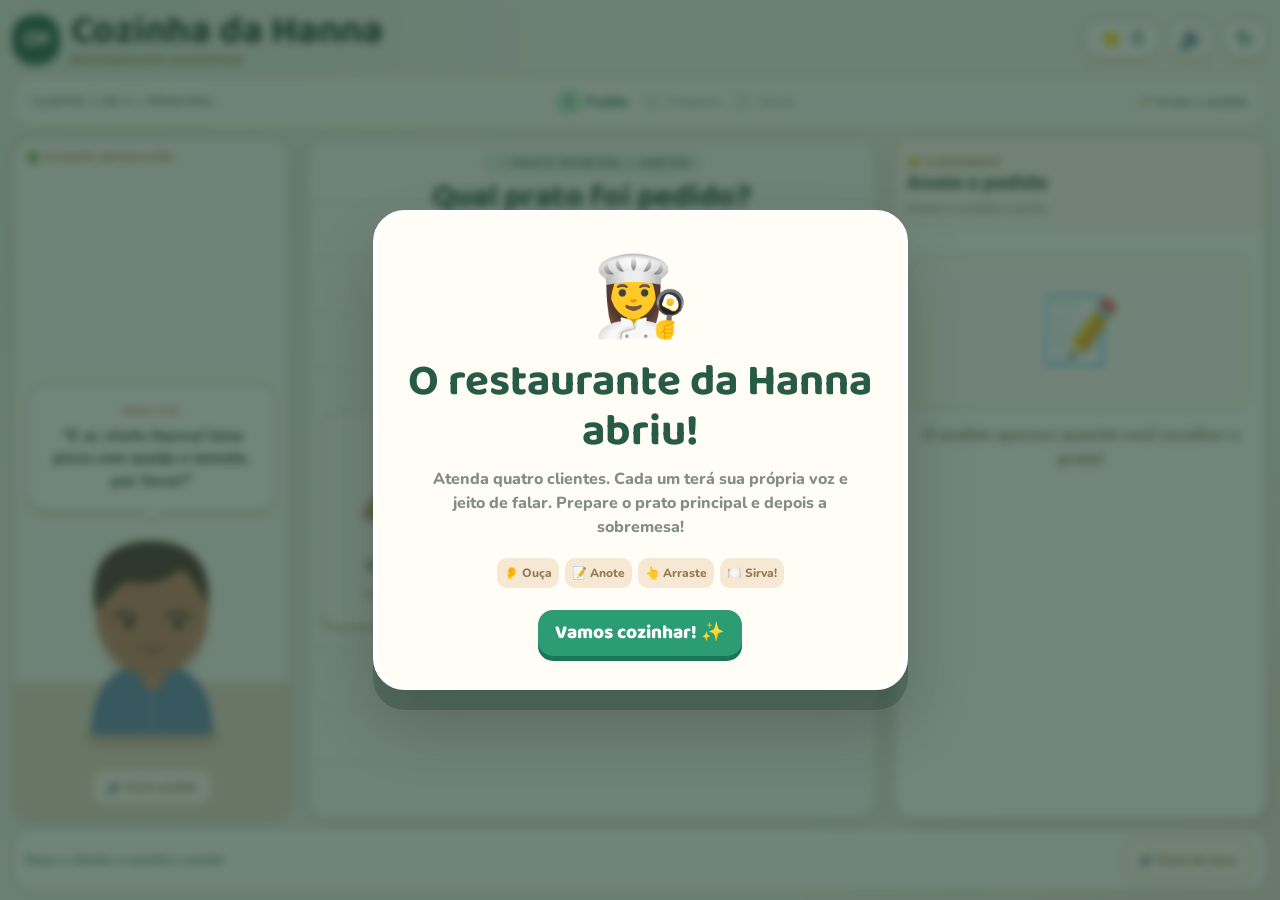
==== index.html @ a27b4074 "feat: quatro clientes por rodada com vozes masculinas e femininas" ====
<!doctype html>
<html lang="pt-BR">
<head>
<meta charset="utf-8">
<meta name="viewport" content="width=device-width, initial-scale=1, viewport-fit=cover">
<meta name="theme-color" content="#fff8ed">
<meta name="description" content="Cozinha da Hanna: receba pedidos e arraste ingredientes para montar pratos divertidos.">
<title>Cozinha da Hanna 🍕</title>
<style>
@import url('https://fonts.googleapis.com/css2?family=Baloo+2:wght@600;700;800&family=Nunito:wght@600;700;800;900&display=swap');
:root{--mint:#d8f8df;--green:#258465;--dark:#284e43;--cream:#fffaf0;--edge:#ead8bc;--coral:#ee886e;--yellow:#ffca70}
*{box-sizing:border-box}
html{background:#fff7e8;min-height:100%}
body{margin:0;min-height:100dvh;color:#46544a;font-family:Nunito,system-ui,sans-serif;font-weight:800;background:radial-gradient(circle at 10% 8%,#c8f8e6,transparent 30%),radial-gradient(circle at 95% 95%,#ffe3a9,transparent 31%),#fff9eb}
button{font:inherit;cursor:pointer;-webkit-tap-highlight-color:transparent}
button:focus-visible{outline:4px solid #168add;outline-offset:2px}
.app{width:min(1450px,100%);margin:auto;min-height:100dvh;padding:16px 19px;display:flex;flex-direction:column;gap:13px}
header{display:flex;align-items:center;justify-content:space-between;gap:14px}
.brand{display:flex;align-items:center;gap:11px}
.brand-icon{width:58px;height:58px;border-radius:21px;background:#fff;border:3px solid #f9d893;display:grid;place-items:center;font-size:31px;box-shadow:0 5px 0 #f0d0a5;transform:rotate(-5deg)}
h1,h2,h3,p{margin:0}
h1,h2,h3{font-family:'Baloo 2',system-ui,sans-serif;line-height:1.14}
h1{font-size:clamp(25px,3.3vw,39px);color:var(--dark)}
.brand small{display:block;color:#ad7c53;text-transform:uppercase;font-size:11px;letter-spacing:1.2px;font-weight:900}
.controls{display:flex;align-items:center;gap:8px}
.score,.iconbtn{background:#fffefa;border:2px solid var(--edge);height:46px;border-radius:16px;box-shadow:0 4px 0 #efdfc9;color:#3a7863}
.score{display:flex;align-items:center;gap:8px;padding:0 14px;font-size:20px}
.iconbtn{width:46px;font-size:22px}
.progress{background:#fffefa;border:2px solid #efdfc6;border-radius:19px;display:flex;justify-content:space-between;align-items:center;gap:10px;min-height:52px;padding:8px 18px;color:#708377;font-size:13px}
.steps{display:flex;align-items:center;gap:9px}
.steps span{display:flex;align-items:center;gap:4px;opacity:.57}
.steps span strong{display:grid;place-items:center;background:#f2eedf;color:#87978b;border-radius:50%;width:26px;height:26px}
.steps span.on{opacity:1;color:#286f57}.steps span.on strong{background:#bde9cb;color:#226c57}
.steps span.done{opacity:1;color:#36956c}.steps span.done strong{background:#36956c;color:white}
.game-layout{display:grid;grid-template-columns:minmax(220px,.82fr) minmax(350px,1.68fr) minmax(268px,1.1fr);gap:15px;flex:1;align-items:stretch}
.panel{border:2px solid var(--edge);border-radius:28px;background:#fffefa;box-shadow:0 8px 0 #c6a97b12,0 20px 40px #655c4014;overflow:hidden;min-width:0}
.guest{background:linear-gradient(#fff9ec 0 80%,#ffe3b9 80%);padding:19px 15px;display:flex;flex-direction:column;align-items:center;justify-content:space-between;min-height:420px}
.lamp{font-size:11px;color:#b47757;letter-spacing:.8px;align-self:flex-start}
.speech{width:100%;background:white;border:2px solid #e9d6c2;border-radius:21px;padding:18px 13px;text-align:center;box-shadow:0 5px 0 #ecd9c1;margin-top:auto;position:relative}
.speech:after{content:"";position:absolute;width:15px;height:15px;bottom:-9px;left:calc(50% - 8px);background:white;border-bottom:2px solid #e9d6c2;border-right:2px solid #e9d6c2;transform:rotate(45deg)}
.speech strong{display:block;font-size:12px;color:#e67d61;letter-spacing:.5px;margin-bottom:6px}
.speech p{font-size:clamp(14px,1.25vw,18px);color:#425346;line-height:1.4}
.avatar{font-size:clamp(92px,10vw,150px);height:190px;display:grid;place-items:center;filter:drop-shadow(0 14px 2px #ae87572c)}
.speak{border:2px solid #edceae;border-radius:14px;padding:9px 14px;background:#fff9ee;color:#ad7750;font-size:12px}
.stage{background:repeating-linear-gradient(0deg,#fffdf8 0 54px,#f5eee1 55px 56px);display:flex;flex-direction:column;min-height:545px}
.stagehead{text-align:center;padding:26px 16px 12px}
.eyebrow{display:inline-block;background:#e4f7e8;border-radius:50px;color:#298b6a;padding:4px 12px;font-size:11px;letter-spacing:.9px}
.stagehead h2{color:#244f42;font-size:clamp(26px,3vw,38px);margin:8px 0 2px}
.stagehead p{color:#87958c;font-size:13px}
.stagebody{flex:1;display:flex;flex-direction:column;align-items:center;justify-content:center;padding:15px;gap:12px}
.choices{display:grid;grid-template-columns:repeat(3,minmax(0,1fr));gap:11px;width:100%}
.choice{background:#fff9e9;border:3px solid #eedbc2;border-radius:24px;min-height:214px;padding:12px 5px;display:flex;flex-direction:column;align-items:center;justify-content:center;gap:8px;box-shadow:0 7px 0 #ead8bb}
.choice:hover{border-color:#f9c785;transform:translateY(-2px)}
.choice:active{transform:translateY(4px)}
.choice .emoji{font-size:clamp(52px,5.5vw,82px);line-height:1.1}
.choice b{font-family:'Baloo 2',system-ui;font-size:17px;color:#405a49}
.choice small{font-size:10px;color:#a58464}
.message{text-align:center;font-size:13px;min-height:22px;color:#6a8c72}
.panhead{padding:18px 16px 12px;background:#fff8eb;border-bottom:2px dashed #eadbc7}
.panhead small{font-size:11px;color:#b47c55}
.panhead h3{font-size:25px;color:#34584b}
.panhead p{font-size:12px;color:#8e998e;margin-top:4px}
.pantryinner{padding:13px}
.pantrycards{display:grid;grid-template-columns:repeat(2,minmax(0,1fr));gap:9px}
.ingredient{min-width:0;min-height:83px;border:2px solid #ebdbc5;border-radius:15px;background:#fffaf0;box-shadow:0 5px 0 #edddc8;display:flex;flex-direction:column;align-items:center;justify-content:center;gap:3px;position:relative;touch-action:none;user-select:none;cursor:grab}
.ingredient:hover{border-color:#f5c379;background:#fff4d9}
.ingredient .emoji{font-size:34px;pointer-events:none;line-height:1}
.ingredient .label{font-weight:900;font-size:12px;pointer-events:none}
.ingredient.placed{background:#e0f8e8;border-color:#8cdab1;box-shadow:0 4px 0 #c2ead0;cursor:default}
.ingredient.placed:after{content:"✓";position:absolute;right:5px;top:4px;font-size:12px;background:#40aa79;color:white;border-radius:50%;width:19px;height:19px;display:grid;place-items:center}
.ingredient.dragging{opacity:.35}
.ingredient.wrong{animation:shake .3s}
.ingredient:disabled{opacity:.8}
.receipt{border:2px dashed #e3ceae;background:white;border-radius:17px;margin-top:16px;padding:12px}
.receipt-top{display:flex;justify-content:space-between;gap:6px;font-size:10px;color:#ae9878}
.receipt h3{font-size:19px;color:#325e4d;margin:8px 0}
.need-list{display:grid;grid-template-columns:repeat(2,minmax(0,1fr));gap:6px}
.need{background:#fff9ed;border:1px solid #eee3d4;border-radius:10px;padding:5px;display:flex;align-items:center;gap:5px;font-size:10px}
.need i{font-style:normal;font-size:19px}
.need.check{background:#e4f8e9;border-color:#bae6c5;color:#27724f}
.order-help{text-align:center;padding:23px 15px;color:#9c8768;font-size:16px;line-height:1.5}
.order-help .paper{margin:5px auto 14px;border-radius:15px;border:2px dashed #e8d7b6;padding:26px;font-size:65px;background:#fffaf1}
#plateHost{width:100%;max-width:100%}.plate-zone{display:flex;flex-direction:column;align-items:center;justify-content:center;gap:10px;width:100%;min-height:320px}
.plate-label{background:#e6f6e8;color:#348266;border-radius:30px;font-size:12px;padding:5px 12px}
.plate{width:min(290px,95%);aspect-ratio:1/1;position:relative;border-radius:50%;background:radial-gradient(circle at 43% 35%,#fff 0 53%,#e5f1e9 54% 62%,#fff 63% 68%,#c7dbd0 69% 72%,#fff 73%);border:7px solid #fff;box-shadow:0 12px 0 #45655718,0 17px 25px #53604d20;transition:box-shadow .14s,transform .14s;display:grid;place-items:center}
.plate:before{content:"";position:absolute;inset:11%;border:2px dotted #d6e9dd;border-radius:50%}
.plate.hover{transform:scale(1.035);box-shadow:0 0 0 9px #a8eabd,0 12px 0 #45655718,0 20px 28px #53604d20}
.drop-hint{position:absolute;z-index:5;background:#f9fff4;border:2px solid #b4d9bd;border-radius:50px;padding:5px 10px;font-size:10px;color:#327f60;bottom:8%;pointer-events:none}
.plate.hover .drop-hint{background:#2d9c75;color:white}
.plate-art{position:absolute;inset:14%;display:grid;place-items:center;pointer-events:none;transition:opacity .2s}
.plate-art.ghost{opacity:.14;filter:grayscale(1)}
.pizza-dough{position:relative;width:100%;height:100%;border-radius:50%;border:12px solid #d49b55;background:radial-gradient(circle at 30% 26%,#fadd9a 0,#eac178 82%);box-shadow:inset 0 0 0 7px #efcf8f,inset -11px -9px 0 #dba96a,0 5px 0 #d1a16b}
.pizza-dough:before{content:"";position:absolute;inset:8%;border-radius:50%;background:radial-gradient(circle at 68% 28%,#ed9c71 2%,transparent 12%),radial-gradient(circle at 33% 62%,#efac6f 2%,transparent 14%),radial-gradient(circle at 50% 50%,#f6b779,#efa46d)}
.pizza-dough:after{content:"";position:absolute;width:14%;height:5%;left:16%;top:22%;background:#fff0bd;border-radius:50%;transform:rotate(-30deg);opacity:.7}
.burger-art{width:95%;height:65%;border-radius:50% 50% 27% 27%;background:linear-gradient(#df9859 0 14%,#f2c477 16% 36%,#5aaf68 38% 43%,#8f4c36 47% 69%,#f6c879 71% 84%,#d88d50 87%);box-shadow:0 7px 0 #cb975c;transform:rotate(-6deg)}
.sandwich-art{width:95%;height:85%;background:linear-gradient(140deg,#f8d8a5 0 43%,#a6ce80 44% 52%,#f4be7c 53%);clip-path:polygon(50% 4%,99% 92%,1% 92%);filter:drop-shadow(0 6px 1px #c48f55)}
.icecream-art{width:70%;height:87%;background:linear-gradient(#f9a9c5 0 27%,#f6e8c9 27% 38%,#f4c379 39%);clip-path:polygon(5% 12%,95% 12%,60% 100%,40% 100%);border-radius:38% 38% 0 0}
.salad-art{width:92%;height:92%;border-radius:50%;background:radial-gradient(circle at 25% 23%,#b9e88a 0 14%,transparent 15%),radial-gradient(circle at 72% 66%,#79bd66 0 24%,transparent 25%),radial-gradient(circle,#a2d977 10%,#4aa461 82%);box-shadow:0 5px 0 #99bdb0}
.pancake-art{width:95%;height:70%;border-radius:50%;background:linear-gradient(#f4d28b 0 36%,#b67645 39% 47%,#f2c679 50% 70%,#ba7949 75% 85%,#f3cf81 86%);box-shadow:0 8px 0 #c58e58}
.topping{position:absolute;z-index:3;transform:translate(-50%,-50%);pointer-events:none;filter:drop-shadow(0 2px 1px #684e3222)}
.topping.emoji{font-size:clamp(21px,2.8vw,35px)}
.topping.cheese{width:18%;height:12%;background:#ffe66d;border:2px solid #ffd056;border-radius:48% 35% 45% 41%;transform:translate(-50%,-50%) rotate(25deg)}
.topping.cheese:after{content:"";position:absolute;inset:30% 37%;border-radius:50%;background:#f6bd40;opacity:.6}
.topping.tomato{width:14%;aspect-ratio:1;border-radius:50%;background:radial-gradient(circle,#f0715c 18%,#d94439 24% 72%,#ba3833 75%);border:2px solid #f6876e;box-shadow:inset 0 0 0 3px #f36550}
.topping.corn{width:10%;height:7%;border-radius:50%;background:#ffd54a;box-shadow:inset 0 -3px 0 #dca037}
.topping-area{position:absolute;inset:0;pointer-events:none}
.footer{display:flex;justify-content:space-between;align-items:center;gap:11px;padding:10px 15px;background:#fffdf7;border:2px solid var(--edge);border-radius:19px;min-height:70px}
.tip{font-size:13px;color:#759080;max-width:63%}
.actions{display:flex;gap:8px;align-items:center}
.primary,.secondary{border-radius:15px;min-height:45px;padding:8px 17px;font-weight:900;white-space:nowrap}
.primary{font-family:'Baloo 2',system-ui,sans-serif;background:#2c9c75;border:0;color:white;font-size:19px;box-shadow:0 5px 0 #1b7558}
.primary:disabled{background:#a9c9b6;box-shadow:0 5px 0 #8fae9b;cursor:not-allowed}
.primary:active:not(:disabled){transform:translateY(3px);box-shadow:0 2px 0 #1b7558}
.secondary{border:2px solid #e9d3b7;color:#ad8058;background:#fff7e9;font-size:12px}
.drag-proxy{position:fixed;z-index:1000;transform:translate(-50%,-50%) rotate(-8deg);pointer-events:none;font-size:59px;filter:drop-shadow(0 8px 5px #0003)}
.toast{position:fixed;z-index:2001;top:75px;left:50%;transform:translate(-50%,-13px);max-width:min(450px,95vw);background:white;border:3px solid #c8ecd4;box-shadow:0 10px 30px #234b3533;border-radius:18px;padding:13px 19px;text-align:center;font-size:14px;color:#2c775b;opacity:0;pointer-events:none;transition:.2s}
.toast.show{opacity:1;transform:translate(-50%,0)}
.toast.warning{border-color:#f4beaa;color:#af6753}
.overlay{position:fixed;inset:0;z-index:3000;background:#17392c9c;display:grid;place-items:center;padding:15px;backdrop-filter:blur(4px)}
.overlay[hidden]{display:none}
.modal{background:#fffdf5;border:5px solid white;border-radius:32px;box-shadow:0 20px 0 #23423355,0 35px 65px #0003;padding:29px 20px;text-align:center;max-width:535px;width:100%;max-height:95dvh;overflow:auto}
.modal .big{font-size:78px}
.modal h2{font-size:clamp(29px,5vw,44px);color:#285b46;margin:6px 0 10px}
.modal p{font-size:16px;color:#819080;line-height:1.5;margin:0 auto 19px;max-width:420px}
.modal .steps-guide{display:flex;flex-wrap:wrap;justify-content:center;gap:6px;margin:15px 0 22px}
.steps-guide span{background:#f6e8d3;color:#927b58;font-size:12px;border-radius:10px;padding:7px}
.stars{font-size:43px;letter-spacing:4px;margin:8px}
@keyframes shake{25%{transform:translateX(-6px)}50%{transform:translateX(5px)}75%{transform:translateX(-3px)}}
@media(max-width:1050px){.game-layout{grid-template-columns:minmax(170px,.75fr) minmax(300px,1.5fr) minmax(220px,1fr);gap:9px}.plate{width:min(250px,100%)}.plate-zone{min-height:275px}.ingredient{min-height:74px}.guest{padding:13px}.stage{min-height:520px}}
@media(max-width:750px){
.app{padding:9px 9px 85px;gap:8px}
.brand-icon{height:44px;width:44px;font-size:24px;border-radius:15px}.brand{gap:7px}h1{font-size:25px}.brand small{font-size:9px;letter-spacing:.5px}
.controls{gap:5px}.score,.iconbtn{height:37px;border-radius:12px}.score{padding:0 8px;font-size:17px}.iconbtn{width:37px;font-size:18px}
.progress{padding:6px 10px;min-height:43px;font-size:10px}.steps{gap:3px}.steps span{font-size:0}.steps span strong{width:24px;height:24px;font-size:11px}
.game-layout{grid-template-columns:minmax(0,1fr) minmax(0,1fr);grid-template-areas:"guest guest" "stage pantry";gap:8px;align-items:start}
.guest{grid-area:guest;min-height:0;flex-direction:row;background:#fff9ed;gap:9px;padding:7px 9px}
.guest .lamp{display:none}.speech{flex:1;margin:0;box-shadow:none;border-radius:13px;padding:8px}.speech:after{display:none}.speech strong{font-size:10px;margin-bottom:2px}.speech p{font-size:12px;line-height:1.25}
.avatar{order:2;font-size:48px;height:auto}.speak{order:3;font-size:0;padding:5px;width:30px;height:36px}.speak:before{content:"🔊";font-size:18px}
.stage{grid-area:stage;min-height:330px;position:sticky;top:5px;border-radius:20px;z-index:1}
.pan{grid-area:pantry}.stagehead{padding:14px 5px 5px}.stagehead h2{font-size:22px;line-height:1.08;margin:5px 0 0}.stagehead p{font-size:10px}.eyebrow{font-size:9px;padding:3px 7px}
.stagebody{padding:7px 5px;gap:6px;justify-content:start}
.plate-zone{min-height:218px;gap:8px}.plate{width:min(190px,99%);border-width:5px}.plate-label{font-size:9px}.drop-hint{font-size:8px;padding:3px 5px}.message{font-size:11px}
.pizza-dough{border-width:7px}
.panhead{padding:10px 8px}.panhead small{font-size:9px}.panhead h3{font-size:19px}.panhead p{font-size:10px}
.pantryinner{padding:6px}.pantrycards{gap:5px}.ingredient{min-height:68px;border-radius:11px;box-shadow:0 3px 0 #edddc8}.ingredient .emoji{font-size:27px}.ingredient .label{font-size:10px}
.receipt{margin-top:9px;padding:7px}.receipt h3{font-size:15px;margin:5px 0}.need-list{gap:4px}.need{font-size:9px;padding:3px;gap:2px}.need i{font-size:14px}
.footer{position:fixed;z-index:50;left:0;right:0;bottom:0;border-radius:17px 17px 0 0;box-shadow:0 -7px 25px #345b4828;padding:8px 12px calc(8px + env(safe-area-inset-bottom));min-height:65px}
.tip{font-size:10px;max-width:47%}.primary{font-size:17px;min-height:42px;padding:5px 12px}.secondary{font-size:10px;padding:5px 9px;min-height:39px}
body.mode-order .game-layout{grid-template-columns:1fr;grid-template-areas:"guest" "stage"}
body.mode-order .stage{position:relative;min-height:310px}
body.mode-order .stagebody{padding:14px}
body.mode-order .pan{display:none}
.choices{gap:7px}.choice{min-height:142px;border-radius:16px;border-width:2px;gap:5px;box-shadow:0 4px 0 #ead8bb}.choice .emoji{font-size:45px}.choice b{font-size:13px}.choice small{font-size:9px}
}
@media(max-width:365px){h1{font-size:22px}.brand small{display:none}.ingredient .label{font-size:9px}.plate{width:160px}.plate-zone{min-height:191px}.stage{min-height:300px}}
@media(prefers-reduced-motion:reduce){*,*:before,*:after{animation-duration:.01ms!important;transition-duration:.01ms!important}}
</style>
<link rel="stylesheet" href="assets/polish.css">
</head>
<body class="mode-order">
<div class="app">
<header><div class="brand"><div class="brand-icon" aria-hidden="true">CH</div><div><h1>Cozinha da Hanna</h1><small>Restaurante divertido</small></div></div><div class="controls"><div class="score" title="Estrelas"><span aria-hidden="true">⭐</span><b id="score">0</b></div><button class="iconbtn" id="sound" type="button" title="Ativar/desativar som" aria-label="Ativar ou desativar som">🔊</button><button class="iconbtn" id="restart" type="button" title="Recomeçar">↻</button></div></header>
<div class="progress"><b id="round">CLIENTE 1 DE 5</b><div class="steps" id="steps"></div><b id="progressText">📝 Anote o pedido</b></div>
<main class="game-layout">
<aside class="panel guest"><div class="lamp">🟢 CLIENTE NO BALCÃO</div><div class="speech"><strong id="customerName">CLIENTE</strong><p id="request">O que vamos preparar hoje?</p></div><div class="avatar" id="avatar" aria-hidden="true">👧</div><button class="speak" id="speak" type="button" title="Ouvir o pedido">🔊 Ouvir pedido</button></aside>
<section class="panel stage" id="stage" aria-label="Mesa de preparo"><div id="stageContent"></div></section>
<aside class="panel pan" id="pantry" aria-label="Ingredientes e comanda"></aside>
</main>
<footer class="footer"><p class="tip" id="tip">Escute o pedido e escolha o prato certo!</p><div class="actions" id="actions"></div></footer>
</div>
<div class="toast" id="toast" role="status" aria-live="polite"></div><div class="overlay" id="overlay" role="dialog" aria-modal="true" aria-labelledby="modalTitle" hidden></div>
<script src="assets/food-art.js"></script>
<script src="assets/voice-engine.js"></script>
<script>
(function(){
'use strict';
const $=id=>document.getElementById(id);
const ingredients={massa:['Massa de pizza','🫓'],queijo:['Queijo','🧀'],tomate:['Tomate','🍅'],milho:['Milho','🌽'],pao:['Pão','🍞'],carne:['Hambúrguer','🥩'],alface:['Alface','🥬'],morango:['Morango','🍓'],banana:['Banana','🍌'],chocolate:['Chocolate','🍫'],confeitos:['Confeitos','🍬'],casquinha:['Casquinha','🍦'],pepino:['Pepino','🥒'],cenoura:['Cenoura','🥕'],panqueca:['Panqueca','🥞'],mel:['Mel','🍯'],ovo:['Ovo','🥚'],tigela:['Taça','🥣']};
const dishes={pizza:['Pizza','🍕','massa'],burger:['Hambúrguer','🍔','pao'],sorvete:['Sorvete','🍨','casquinha'],salada:['Salada','🥗','alface'],panqueca:['Panqueca','🥞','panqueca'],sanduiche:['Sanduíche','🥪','pao'],frutas:['Taça de frutas','🍓','tigela']};
const orders=[
['pizza','Pizza de queijo e tomate','Uma pizza com queijo e tomate, por favor!',['massa','queijo','tomate']],
['pizza','Pizza de queijo e milho','Quero uma pizza com queijo e milho!',['massa','queijo','milho']],
['burger','Hambúrguer de queijo e alface','Um hambúrguer com queijo e alface!',['pao','carne','queijo','alface']],
['burger','Hambúrguer com tomate','Quero hambúrguer com tomate e queijo!',['pao','carne','tomate','queijo']],
['sorvete','Sorvete de morango e banana','Um sorvete com morango e banana!',['casquinha','morango','banana']],
['sorvete','Sorvete com chocolate','Quero sorvete com chocolate e confeitos!',['casquinha','chocolate','confeitos']],
['salada','Salada de tomate e pepino','Uma salada com alface, tomate e pepino!',['alface','tomate','pepino']],
['salada','Salada de cenoura e milho','Quero salada com alface, cenoura e milho!',['alface','cenoura','milho']],
['panqueca','Panqueca com banana e mel','Uma panqueca com banana e mel, por favor!',['panqueca','banana','mel']],
['panqueca','Panqueca com morango','Quero panqueca de morango com chocolate!',['panqueca','morango','chocolate']],
['sanduiche','Sanduíche de queijo e tomate','Um sanduíche de queijo e tomate!',['pao','queijo','tomate']],
['sanduiche','Sanduíche de ovo e alface','Quero sanduíche com ovo e alface!',['pao','ovo','alface']],
['frutas','Taça de frutas com morango','Para sobremesa, quero uma taça de frutas com morango, banana e mel!',['tigela','morango','banana','mel']],
['frutas','Taça de frutas com chocolate','Para sobremesa, quero taça de frutas com banana, morango e chocolate!',['tigela','banana','morango','chocolate']]
];
const names=['Nina','Sofia','Theo','Bia','Lili','Davi','Pedro'];
const faces=['👧🏽','👧🏻','👦🏽','👧🏿','👧🏼','👦🏻','👦🏼'];
const S={round:0,course:'main',stage:'order',stars:0,placed:[],deck:[],guests:[],palette:[],sound:true,locked:false,clientStars:0,ratings:[],activeRequest:'',prepStarted:0};
const dessertTypes=['sorvete','panqueca','frutas'];
const isDessert=()=>S.course==='dessert';
const foodIcon=id=>window.FoodArt?window.FoodArt.ingredient(id):ingredients[id][1];
const dishIcon=id=>window.FoodArt?window.FoodArt.dish(id):dishes[id][1];
let drag=null,toastTimer=0,audio=null;
function sample(arr){let a=arr.slice();for(let i=a.length-1;i>0;i--){let j=Math.floor(Math.random()*(i+1));let z=a[i];a[i]=a[j];a[j]=z;}return a;}
function order(){return S.deck[S.round][S.course];}
function dish(){return dishes[order()[0]];}
function snack(t,warn){const x=$('toast');x.textContent=t;x.className='toast show'+(warn?' warning':'');clearTimeout(toastTimer);toastTimer=setTimeout(()=>x.className='toast',2500);}
function sfx(kind){if(!S.sound)return;try{if(!audio)audio=new (window.AudioContext||window.webkitAudioContext)();if(audio.state==='suspended')audio.resume();let melody=kind==='wrong'?[220,185]:kind==='win'?[523,659,784]:[440,587];melody.forEach((v,i)=>{const osc=audio.createOscillator(),gain=audio.createGain(),start=audio.currentTime+i*.09;osc.type='sine';osc.frequency.value=v;gain.gain.setValueAtTime(.001,start);gain.gain.exponentialRampToValueAtTime(.055,start+.018);gain.gain.exponentialRampToValueAtTime(.001,start+.17);osc.connect(gain);gain.connect(audio.destination);osc.start(start);osc.stop(start+.18);});}catch(e){}}
function say(text){
 if(!S.sound)return;
 const p=window.HannaVoice.profile(S.guests[S.round][0],S.round);
 const result=window.HannaVoice.speak(text,p,{enabled:S.sound});
 if(result.reason==='unsupported')snack('Seu navegador não oferece leitura em voz alta.',true);
}
function speak(){say(S.activeRequest||order()[2]);}
function rating(){
 const wanted=order()[3],correct=S.placed.filter(id=>wanted.includes(id)).length;
 const wrong=S.placed.length-correct,missing=wanted.length-correct;
 const score=Math.max(0,Math.round(100*correct/wanted.length-24*wrong));
 const stars=score>=85?3:score>=60?2:score>=30?1:0;
 const level=score>=85?'excellent':score>=60?'good':score>=30?'okay':'low';
 const elapsed=Math.max(1,Math.round((performance.now()-S.prepStarted)/1000));
 const response=window.HannaVoice.feedback({level,score,correct,wrong,missing,elapsed,course:S.course});
 return {score,stars,correct,wrong,missing,elapsed,level,response};
}
function show(html){$('overlay').innerHTML='<div class="modal">'+html+'</div>';$('overlay').hidden=false;}
function hide(){$('overlay').hidden=true;$('overlay').innerHTML='';}
function header(){let idx=['order','prepare','serve'].indexOf(S.stage);if(idx<0)idx=2;$('round').textContent='CLIENTE '+(S.round+1)+' DE 4 • '+(isDessert()?'SOBREMESA':'PRINCIPAL');$('score').textContent=S.stars;$('progressText').textContent=S.stage==='order'?(isDessert()?'🍨 Anote a sobremesa':'📝 Anote o pedido'):S.stage==='prepare'?(isDessert()?'🍓 Prepare a sobremesa':'🍳 Prepare o prato'):'🎉 Prontinho!';$('steps').innerHTML=['Pedido','Preparar','Servir'].map((t,i)=>'<span class="'+(i===idx?'on':i<idx?'done':'')+'"><strong>'+(i<idx?'✓':(i+1))+'</strong>'+t+'</span>').join('');$('request').textContent='“'+(S.activeRequest||order()[2])+'”';$('customerName').textContent=S.guests[S.round][0].toUpperCase()+' DIZ:';$('avatar').innerHTML=window.FoodArt?window.FoodArt.person(S.round):S.guests[S.round][1];document.body.className='mode-'+S.stage+(isDessert()?' course-dessert':'');}
function stageHead(tag,title,sub){return '<div class="stagehead"><span class="eyebrow">'+tag+'</span><h2>'+title+'</h2><p>'+sub+'</p></div>';}
function renderOrder(){S.stage='order';S.placed=[];S.locked=false;S.activeRequest=window.HannaVoice.request(order()[2],S.course,S.guests[S.round][0]);header();let type=order()[0];let pool=isDessert()?dessertTypes:Object.keys(dishes).filter(x=>!dessertTypes.includes(x));let choices=sample([type].concat(sample(pool.filter(x=>x!==type)).slice(0,2)));$('stageContent').innerHTML=stageHead(isDessert()?'🍧 SOBREMESA • ANOTAR':'📝 PRATO PRINCIPAL • ANOTAR',isDessert()?'Qual sobremesa foi pedida?':'Qual prato foi pedido?','Escolha pela imagem e anote a comanda.')+'<div class="stagebody"><div class="choices">'+choices.map(k=>'<button type="button" class="choice" data-dish="'+k+'"><span class="emoji">'+dishIcon(k)+'</span><b>'+dishes[k][0]+'</b><small>ANOTAR PEDIDO</small></button>').join('')+'</div><p class="message" id="message">Confira a comanda e escolha com atenção.</p></div>';$('pantry').innerHTML='<div class="panhead"><small>📒 CADERNINHO</small><h3>Anote o pedido</h3><p>Escute e escolha o prato.</p></div><div class="order-help"><div class="paper">📝</div>O pedido aparece quando você escolher o prato!</div>';$('tip').textContent='Ouça o cliente e escolha o prato!';$('actions').innerHTML='<button class="secondary" id="hear">🔊 Ouvir de novo</button>';$('hear').onclick=speak;document.querySelectorAll('.choice').forEach(btn=>btn.addEventListener('click',()=>{if(S.stage!=='order'||S.locked)return;if(btn.dataset.dish!==type){sfx('wrong');$('message').textContent='Quase! Tente outro prato. 💛';btn.style.borderColor='#efa88e';return;}S.locked=true;btn.style.borderColor='#68c99a';$('message').textContent='Pedido anotado! ✨';sfx('good');setTimeout(renderPrepare,420);}));}
const coords=[[33,33],[65,34],[47,52],[32,66],[67,66],[50,22],[51,77],[75,49]];
function drawToken(id,n){const isPizza=order()[0]==='pizza';let points=coords.slice(0,6);let bits=[];if(isPizza&&(id==='queijo'||id==='tomate'||id==='milho')){let css=id==='queijo'?'cheese':id==='tomate'?'tomato':'corn';points.forEach((xy,i)=>{bits.push('<span class="topping '+css+'" style="left:'+xy[0]+'%;top:'+xy[1]+'%;'+(id==='queijo'?'transform:translate(-50%,-50%) rotate('+(i*36)+'deg)':'')+'"></span>');});}else{let xy=coords[(n+1)%coords.length];bits.push('<span class="topping vector" style="left:'+xy[0]+'%;top:'+xy[1]+'%">'+foodIcon(id)+'</span>');}return bits.join('');}
function plateHTML(){let base=dish()[2],has=S.placed.includes(base),type=order()[0];let art=type==='pizza'?'<div class="pizza-dough"></div>':foodIcon(base);return '<div class="plate-zone"><span class="plate-label">'+(isDessert()?'SOBREMESA: ':'PRATO: ')+dish()[0].toUpperCase()+'</span><div class="plate" id="plate" aria-label="Prato: solte um ingrediente aqui"><div class="plate-art'+(has?'':' ghost')+'">'+art+'</div><div class="topping-area">'+S.placed.filter(id=>id!==base).map((id,i)=>drawToken(id,i)).join('')+'</div><span class="drop-hint" id="dropHint">'+(has?'SOLTE AQUI!':'COMECE PELA BASE')+'</span></div></div>';}
function recipe(){
 const wanted=order()[3],right=S.placed.filter(id=>wanted.includes(id)),wrong=S.placed.filter(id=>!wanted.includes(id));
 return '<div class="receipt"><div class="receipt-top"><span>COMANDA #'+String(S.round+1).padStart(2,'0')+'</span><span>'+S.guests[S.round][0].toUpperCase()+'</span></div><h3>'+order()[1]+'</h3><div class="need-list">'+wanted.map(id=>'<div class="need '+(right.includes(id)?'check':'')+'"><i>'+foodIcon(id)+'</i>'+ingredients[id][0]+(right.includes(id)?' ✓':'')+'</div>').join('')+'</div><p class="recipe-progress">'+right.length+' de '+wanted.length+' ingredientes pedidos'+(wrong.length?' • '+wrong.length+' diferente'+(wrong.length>1?'s':''):'')+'</p></div>';
}
function renderPrepare(){S.stage='prepare';S.placed=[];S.locked=false;S.prepStarted=performance.now();let rest=sample(Object.keys(ingredients).filter(id=>!order()[3].includes(id))).slice(0,8-order()[3].length);S.palette=sample(order()[3].concat(rest));header();$('stageContent').innerHTML=stageHead(isDessert()?'🍓 SOBREMESA • PREPARAR':'🍳 PRATO PRINCIPAL • PREPARAR',isDessert()?'Monte a sobremesa!':'Monte o prato!','Arraste os ingredientes da despensa até o prato.')+'<div class="stagebody"><div id="plateHost">'+plateHTML()+'</div><p class="message" id="message">Comece pelo '+ingredients[dish()[2]][0].toLowerCase()+'! 🌈</p></div>';$('pantry').innerHTML='<div class="panhead"><small>🍓 DESPENSA</small><h3>Ingredientes</h3><p>Segure e arraste até o prato!</p></div><div class="pantryinner"><div class="pantrycards">'+S.palette.map(id=>'<button type="button" class="ingredient" data-id="'+id+'" title="Arraste '+ingredients[id][0]+' para o prato" aria-label="Arrastar '+ingredients[id][0]+' para o prato"><span class="emoji">'+foodIcon(id)+'</span><span class="label">'+ingredients[id][0]+'</span></button>').join('')+'</div><div id="recipe">'+recipe()+'</div></div>';$('tip').textContent='Pode inventar: a avaliação depende dos ingredientes certos e errados.';$('actions').innerHTML='<button class="secondary" id="clear">↻ Limpar</button><button class="primary" id="serve" disabled>Servir 🍽️</button>';$('clear').onclick=()=>{S.placed=[];update();sfx('good');};$('serve').onclick=serve;document.querySelectorAll('.ingredient').forEach(b=>{b.addEventListener('pointerdown',startDrag);b.addEventListener('click',e=>{if(e.detail===0)add(b.dataset.id);});});update();}
function update(){
 if(S.stage!=='prepare')return;
 $('plateHost').innerHTML=plateHTML();
 $('recipe').innerHTML=recipe();
 document.querySelectorAll('.ingredient').forEach(b=>{
   const used=S.placed.includes(b.dataset.id);
   b.classList.toggle('placed',used);b.disabled=used;
 });
 const ready=S.placed.length>0;
 $('serve').disabled=!ready;
 const good=S.placed.filter(id=>order()[3].includes(id)).length;
 const bad=S.placed.length-good;
 $('message').textContent=good+' correto'+(good===1?'':'s')+' • '+bad+' diferente'+(bad===1?'':'s');
}
function add(id){
 if(S.stage!=='prepare'||S.placed.includes(id))return;
 S.placed.push(id);
 sfx(order()[3].includes(id)?'good':'wrong');
 update();
 if(!order()[3].includes(id))snack('Ingrediente adicionado. O cliente vai avaliar o resultado!',true);
}
function insidePlate(x,y){const el=$('plate');if(!el)return false;let r=el.getBoundingClientRect();return x>=r.left-18&&x<=r.right+18&&y>=r.top-18&&y<=r.bottom+18;}
function startDrag(e){let b=e.currentTarget;if(b.disabled||S.stage!=='prepare')return;if(e.pointerType==='mouse'&&e.button!==0)return;drag={id:b.dataset.id,startX:e.clientX,startY:e.clientY,pointer:e.pointerId,el:b,moving:false,proxy:null};try{b.setPointerCapture(e.pointerId);}catch(err){}}
function moveDrag(e){if(!drag||e.pointerId!==drag.pointer)return;let d=drag;if(!d.moving&&Math.hypot(e.clientX-d.startX,e.clientY-d.startY)>8){d.moving=true;d.el.classList.add('dragging');d.proxy=document.createElement('div');d.proxy.className='drag-proxy';d.proxy.innerHTML=foodIcon(d.id);document.body.appendChild(d.proxy);}if(d.moving){e.preventDefault();d.proxy.style.left=e.clientX+'px';d.proxy.style.top=e.clientY+'px';const p=$('plate');if(p)p.classList.toggle('hover',insidePlate(e.clientX,e.clientY));}}
function releaseDrag(e){if(!drag||e.pointerId!==drag.pointer)return;const d=drag;drag=null;d.el.classList.remove('dragging');if(d.proxy)d.proxy.remove();let ok=d.moving&&insidePlate(e.clientX,e.clientY);let p=$('plate');if(p)p.classList.remove('hover');if(ok){add(d.id);}else if(d.moving){snack('Quase! Solte o ingrediente dentro do prato! 🍽️');}else{snack('Segure o ingrediente e arraste até o prato! 👆');}}
function cancelDrag(e){if(drag&&e.pointerId===drag.pointer){if(drag.proxy)drag.proxy.remove();drag.el.classList.remove('dragging');drag=null;let p=$('plate');if(p)p.classList.remove('hover');}}
window.addEventListener('pointermove',moveDrag,{passive:false});window.addEventListener('pointerup',releaseDrag);window.addEventListener('pointercancel',cancelDrag);
function serve(){
 if(S.stage!=='prepare'||S.placed.length===0)return;
 const result=rating();
 S.stage='serve';S.stars+=result.stars;S.clientStars+=result.stars;
 S.ratings.push({course:S.course,client:S.round,...result});
 header();
 if(result.stars>=2)sfx('win');else sfx('wrong');
 const faces={excellent:'😍',good:'🙂',okay:'😐',low:'😕'};
 const badge={excellent:'Adorou!',good:'Gostou',okay:'Mais ou menos',low:'Não gostou muito'};
 show('<div class="big">'+faces[result.level]+'</div><h2 id="modalTitle">'+badge[result.level]+'</h2><p class="reaction-text">“'+result.response+'”</p><div class="stars">'+('⭐'.repeat(result.stars)||'☆')+'</div><div class="rating-meter"><span style="width:'+result.score+'%"></span></div><p class="rating-details">'+result.score+'% de satisfação • '+result.correct+' certos • '+result.wrong+' diferentes • '+result.missing+' faltando • '+result.elapsed+'s</p><button class="secondary" id="repeatReaction">🔊 Ouvir avaliação</button><div style="margin-top:13px"><button class="primary" id="next">'+(!isDessert()?'Preparar sobremesa →':S.round===3?'Ver minha festa':'Próximo cliente →')+'</button></div>');
 $('repeatReaction').onclick=()=>say(result.response);
 $('next').onclick=()=>{window.HannaVoice.cancel();hide();if(!isDessert()){S.course='dessert';renderOrder();}else if(S.round===3){finish();}else{S.round++;S.course='main';S.clientStars=0;renderOrder();}};
 say(result.response);
}
function finish(){let best=0;try{best=Number(localStorage.getItem('cozinha-hanna-best'))||0;if(S.stars>best)localStorage.setItem('cozinha-hanna-best',String(S.stars));}catch(e){}show('<div class="big">🏆</div><h2 id="modalTitle">Hanna, você arrasou!</h2><p>Seu restaurante atendeu quatro clientes com prato principal e sobremesa e ganhou <b>'+S.stars+' estrelas</b>!<br>Recorde: '+Math.max(best,S.stars)+' ⭐</p><button class="primary" id="again">Jogar outra vez 💚</button>');$('again').onclick=()=>{hide();start();};}
function start(){S.round=0;S.course='main';S.stars=0;S.placed=[];S.clientStars=0;S.ratings=[];S.activeRequest='';S.prepStarted=0;window.HannaVoice.reset();const mains=sample(['pizza','burger','salada','sanduiche']);const sweets=sample(['sorvete','panqueca','frutas','sorvete']);S.deck=mains.map((type,i)=>({main:sample(orders.filter(x=>x[0]===type))[0],dessert:sample(orders.filter(x=>x[0]===sweets[i]))[0]}));const femaleGuests=sample(names.map((name,i)=>[name,faces[i]]).filter(g=>['Nina','Sofia','Bia','Lili'].includes(g[0]))).slice(0,2);const maleGuests=sample(names.map((name,i)=>[name,faces[i]]).filter(g=>['Theo','Davi','Pedro'].includes(g[0]))).slice(0,2);S.guests=sample(femaleGuests.concat(maleGuests));renderOrder();}
$('speak').onclick=speak;
$('sound').onclick=()=>{S.sound=!S.sound;$('sound').textContent=S.sound?'🔊':'🔇';$('sound').title=S.sound?'Desativar falas e som':'Ativar falas e som';if(!S.sound)window.HannaVoice.cancel();};
$('restart').onclick=()=>{show('<div class="big">🍪</div><h2 id="modalTitle">Recomeçar?</h2><p>Quer atender os clientes desde o começo?</p><button class="primary" id="yes">Sim, vamos lá!</button><p style="margin-top:17px"><button class="secondary" id="no">Continuar jogando</button></p>');$('yes').onclick=()=>{hide();start();};$('no').onclick=hide;};
start();
show('<div class="big">👩‍🍳</div><h2 id="modalTitle">O restaurante da Hanna abriu!</h2><p>Atenda quatro clientes. Cada um terá sua própria voz e jeito de falar. Prepare o prato principal e depois a sobremesa!</p><div class="steps-guide"><span>👂 Ouça</span><span>📝 Anote</span><span>👆 Arraste</span><span>🍽️ Sirva!</span></div><button class="primary" id="play">Vamos cozinhar! ✨</button>');$('play').onclick=()=>{hide();sfx('win');};
})();
</script>
</body>
</html>
---- assets/polish.css ----
/* Cozinha da Hanna — skin de jogo de culinária com ilustrações vetoriais. */
:root{--mint:#e6f1df;--green:#326c55;--dark:#263c36;--cream:#fbf6ee;--edge:#ded2be;--coral:#c98168;--yellow:#dba85e}
body{background:radial-gradient(circle at 9% 7%,#dce9d9,transparent 30%),radial-gradient(circle at 97% 96%,#e9ded0,transparent 30%),#f3efe6;color:#40534a}
.panel{border-radius:20px;box-shadow:0 10px 28px #44554a13,0 2px 6px #74594013}
.brand-icon{background:#2d6550;border-color:#2d6550;color:#f6eedc;box-shadow:0 4px 0 #9ca99b;font-family:'Baloo 2',sans-serif;font-weight:800;letter-spacing:-2px;font-size:22px;transform:rotate(-4deg)}
h1{font-size:clamp(26px,3.3vw,39px)}.progress{background:#fcf9f2}
.guest{background:linear-gradient(#faf7ef 0 80%,#ead9c5 80%)}
.speech{box-shadow:0 4px 0 #e4d9c8}
.avatar{width:100%;min-height:180px;max-height:240px}
.person-art{width:100%;height:100%;max-width:210px;max-height:222px;filter:drop-shadow(0 6px 1px #70584018)}
.stage{background:repeating-linear-gradient(0deg,#f9f7f2 0 54px,#e8e4dc 55px 56px)}
.eyebrow{background:#e3ede4;color:#3a7461}
.choice{background:#fffbf4;border:2px solid #e6d9c7;box-shadow:0 5px 0 #dcd0bc;border-radius:18px}
.choice:hover{border-color:#86b49b;background:#f8fff8}
.choice .emoji{display:grid;place-items:center;width:100%;height:110px}
.food-art{display:block;width:66px;height:66px;overflow:visible;filter:drop-shadow(0 1px 1px #4a372022)}
.choice .food-art{width:min(108px,95%);height:108px}
.ingredient .emoji{display:grid;place-items:center;width:100%;height:60px;pointer-events:none}
.ingredient .food-art{width:57px;height:57px}
.ingredient{min-height:108px;background:#fcfaf5;box-shadow:0 3px 0 #e2d8ca;border-radius:12px}
.ingredient.placed{background:#e9f3e9;border-color:#91bfa1}
.ingredient .label{color:#43594d}
.receipt{background:#fffefb;border-color:#d8cab6}
.need i{width:26px;height:26px;display:grid;place-items:center;flex:0 0 26px}
.need i .food-art{width:26px;height:26px}.need{overflow:hidden}
.plate-art .food-art{width:100%;height:100%;max-width:220px;max-height:220px}
.topping.vector{width:25%;height:25%;display:grid;place-items:center;filter:drop-shadow(0 3px 2px #0002)}
.topping.vector .food-art{width:100%;height:100%}
.drag-proxy{width:88px;height:88px;padding:7px;border-radius:18px;background:#fffdf0e8;box-shadow:0 8px 22px #36402c35;border:2px solid #dfd2ba;display:grid;place-items:center;transform:translate(-50%,-50%) rotate(-5deg)}
.drag-proxy .food-art{width:72px;height:72px}
.course-dessert .plate-label,.course-dessert .eyebrow{background:#f4e8e7;color:#956673}
.course-dessert .stagehead h2{color:#6c5156}
.course-dessert .plate.hover{box-shadow:0 0 0 9px #edc4cd,0 12px 0 #45655718,0 20px 28px #53604d20}
.course-dessert .primary{background:#b46f83;box-shadow:0 5px 0 #884d62}
.course-dessert .primary:disabled{background:#c9b9b9;box-shadow:0 5px 0 #a99d9d}
@media(max-width:1050px){.ingredient{min-height:95px}.ingredient .emoji{height:51px}.ingredient .food-art{width:48px;height:48px}}
@media(max-width:750px){.avatar{width:65px;min-height:64px;height:67px}.person-art{max-width:63px;max-height:67px}.ingredient{min-height:74px}.ingredient .emoji{height:42px}.ingredient .food-art{width:40px;height:40px}.choice .emoji{height:84px}.choice .food-art{height:82px;width:82px}.plate-art .food-art{max-height:160px}.topping.vector{width:31%;height:31%}.drag-proxy{width:65px;height:65px}.drag-proxy .food-art{width:53px;height:53px}}
@media(max-width:365px){.ingredient{min-height:65px}.ingredient .food-art{height:32px;width:32px}}

/* v3: página sem rolagem externa; painéis se ajustam à altura da tela */
html,body{height:100%;max-height:100dvh;overflow:hidden;overscroll-behavior:none}
.app{height:100dvh;min-height:0;overflow:hidden;padding:9px 12px;gap:8px}
header,.progress,.footer{flex-shrink:0}
header .brand-icon{width:48px;height:48px}
.score,.iconbtn{height:40px}
.game-layout{flex:1;min-height:0;grid-template-rows:minmax(0,1fr)}
.panel{min-height:0}
.guest,.stage{min-height:0;height:100%;overflow:hidden}
.guest{gap:8px;padding:12px}
.avatar{flex:1 1 0;min-height:0}
.stage #stageContent{height:100%;display:flex;flex-direction:column;min-height:0}
.stagehead{flex:0 0 auto;padding:13px 8px 7px}
.stagehead h2{font-size:clamp(23px,2.5vw,33px);margin:5px 0 2px}
.stagebody{min-height:0;flex:1 1 0;padding:7px 12px;gap:6px;overflow:hidden}
.plate-zone{min-height:0;height:100%;gap:5px}
.plate{width:min(275px,34dvh,88%);flex:0 0 auto}
.plate-label{flex:0 0 auto}
.message{flex:0 0 auto;min-height:18px}
.pan{height:100%;overflow:hidden;display:flex;flex-direction:column}
.panhead{flex:0 0 auto;padding:12px 12px 9px}
.panhead h3{font-size:21px}
.pantryinner{min-height:0;flex:1;overflow:auto;scrollbar-width:thin;overscroll-behavior:contain;padding:8px 10px}
.pantrycards{gap:6px}
.ingredient{min-height:clamp(55px,9.4dvh,82px);gap:0}
.ingredient .emoji{height:43px}
.ingredient .food-art{width:42px;height:42px}
.ingredient .label{font-size:11px}
.receipt{margin-top:9px;padding:8px}
.receipt h3{font-size:17px;margin:5px 0}
.need{font-size:10px;padding:3px}
.need i,.need i .food-art{width:21px;height:21px}
.recipe-progress{font-size:10px;color:#6b8574;margin-top:6px}
.footer{min-height:55px;padding:7px 10px}
.reaction-text{font-size:17px!important;color:#344d42!important;font-weight:900}
.rating-meter{width:min(340px,90%);height:13px;background:#e9e8e0;border-radius:15px;overflow:hidden;margin:10px auto}
.rating-meter span{display:block;height:100%;background:linear-gradient(90deg,#d0a15a,#60a87f);border-radius:15px}
.rating-details{font-size:12px!important;margin:8px auto 15px!important}
@media(min-width:751px) and (max-height:690px){
  .guest{padding:8px}.avatar{max-height:145px}
  .speech{padding:10px}
  .stagehead{padding:8px 5px 2px}.stagehead h2{font-size:24px}
  .plate{width:min(240px,32dvh,85%)}
  .panhead{padding:7px 10px}.panhead h3{font-size:18px}
  .ingredient{min-height:clamp(48px,8.2dvh,64px)}
  .ingredient .emoji{height:33px}.ingredient .food-art{height:34px;width:34px}
  .receipt{padding:5px}.receipt h3{font-size:15px}
  .need{font-size:9px;padding:2px}
}
@media(max-width:750px){
  .app{height:100dvh;min-height:0;overflow:hidden;padding:5px 6px calc(5px + env(safe-area-inset-bottom));gap:5px}
  .brand-icon{width:38px!important;height:38px!important;font-size:17px}
  .brand{gap:5px}.brand h1{font-size:21px}
  header{gap:5px;min-height:39px}
  .score,.iconbtn{height:33px}.iconbtn{width:32px;font-size:17px}
  .progress{min-height:34px;padding:4px 7px}
  .game-layout{flex:1;min-height:0;grid-template-rows:auto minmax(0,1fr);gap:5px}
  .guest{height:auto;min-height:0;padding:5px 7px;gap:5px}
  .guest .speech{padding:5px}
  .guest .speech p{font-size:11px}
  .guest .avatar{width:52px;height:55px;min-height:55px;max-height:55px;flex:0 0 52px}
  .person-art{width:52px;height:55px}
  .guest .speak{height:30px}
  .stage{position:relative;top:auto;min-height:0;height:100%;border-radius:15px}
  .stage #stageContent{height:100%}
  .stagehead{padding:8px 4px 4px}
  .stagehead h2{font-size:clamp(17px,4.5vw,23px);margin:3px 0 1px}
  .stagehead p{font-size:9px}
  .stagebody{padding:4px;gap:3px}
  .plate-zone{height:100%;min-height:0;gap:3px;justify-content:center}
  .plate{width:min(174px,27dvh,96%);max-height:180px}
  .plate-label{font-size:8px;padding:4px 6px}
  .message{font-size:10px}
  .pan{min-height:0;height:100%;overflow:hidden;border-radius:15px}
  .panhead{padding:6px}.panhead h3{font-size:17px}.panhead small,.panhead p{font-size:9px}
  .pantryinner{padding:4px 5px;overflow:auto}
  .pantrycards{gap:4px}
  .ingredient{min-height:clamp(45px,7.6dvh,58px);padding:3px 1px;gap:0}
  .ingredient .emoji{height:28px}
  .ingredient .food-art{width:29px;height:29px}
  .ingredient .label{font-size:9px}
  .receipt{margin-top:6px;padding:5px;border-radius:10px}
  .receipt h3{font-size:13px;line-height:1.05;margin:4px 0}
  .receipt-top{font-size:8px}
  .need-list{gap:2px}
  .need{font-size:8px;padding:2px;gap:1px}
  .need i,.need i .food-art{height:16px;width:16px;flex-basis:16px}
  .recipe-progress{font-size:9px;line-height:1.1;margin-top:4px}
  .footer{position:relative;bottom:auto;left:auto;right:auto;z-index:40;min-height:46px;border-radius:13px;padding:5px 7px;box-shadow:0 2px 8px #273b2c17}
  .footer .tip{font-size:9px;line-height:1.15}
  .footer .primary{min-height:37px;padding:4px 10px;font-size:16px}
  .footer .secondary{min-height:34px;padding:5px 7px;font-size:9px}
  .plate-art .food-art{max-height:145px}
  .choice{min-height:clamp(115px,21dvh,160px)}
  .choice .emoji{height:65px}
  .choice .food-art{width:64px;height:64px}
  body.mode-order .game-layout{grid-template-rows:auto minmax(0,1fr)}
  body.mode-order .stage{min-height:0}
  body.mode-order .stagebody{padding:6px}
  .order-help{padding:10px}
}
@media(max-width:750px) and (max-height:600px){
  .guest .avatar,.person-art{height:42px;min-height:42px;max-height:42px}
  .guest .speech p{font-size:10px}
  .panhead{padding:4px 6px}
  .ingredient{min-height:43px}
  .ingredient .emoji{height:24px}
  .ingredient .food-art{height:25px;width:25px}
  .plate{width:min(145px,23dvh,95%)}
  .stagehead{padding:5px 3px 2px}
  .stagehead h2{font-size:17px}
}
@media(max-height:460px) and (min-width:751px){
  header .brand-icon{height:36px;width:36px}
  .progress{min-height:32px}
  .stagehead{padding:3px}.stagehead h2{font-size:20px}
  .plate{width:min(175px,32dvh,85%)}
  .ingredient{min-height:43px}.ingredient .emoji{height:25px}.ingredient .food-art{width:24px;height:24px}
}
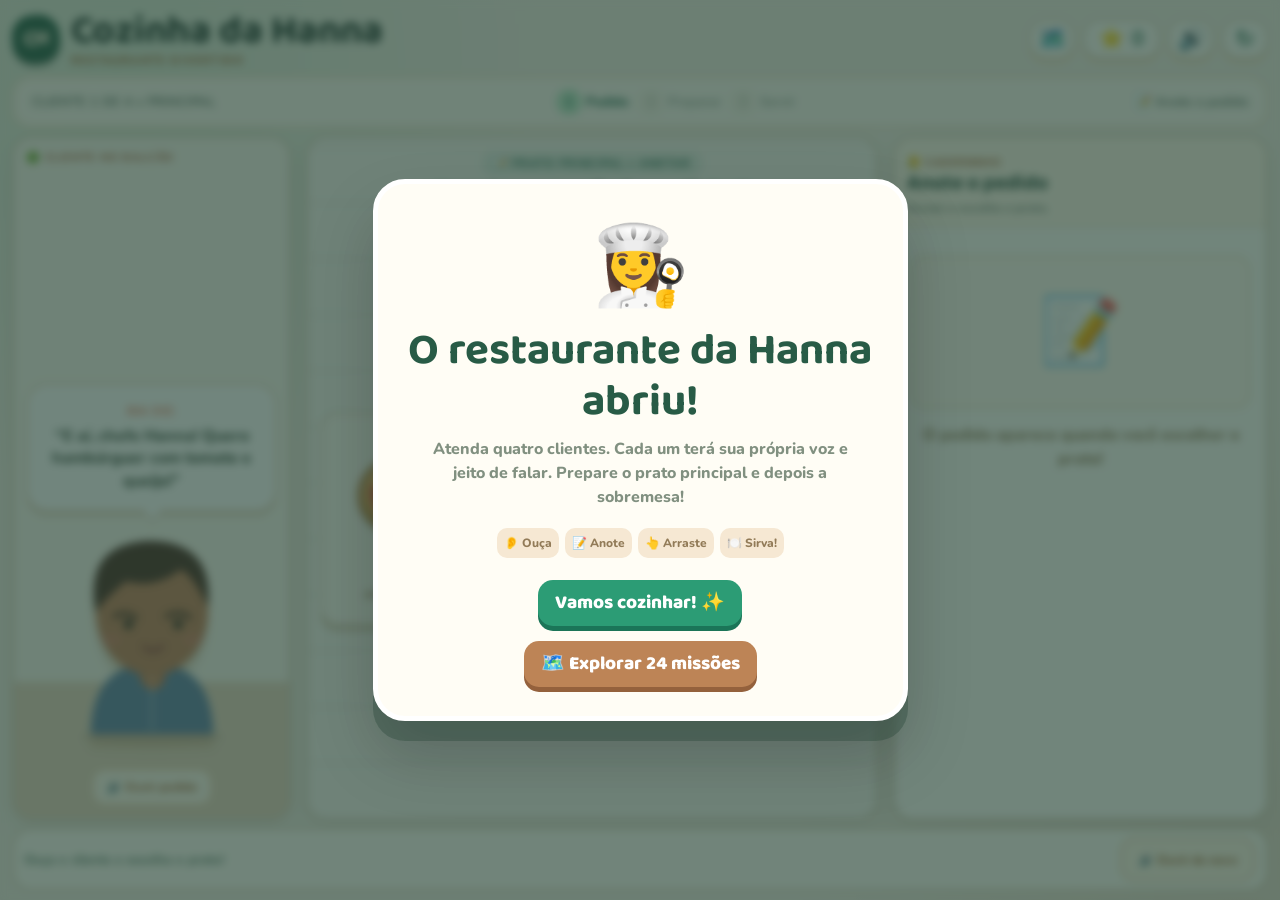
==== commit d715d7ae: "feat: abrir modo de 24 missoes no restaurante sem alterar jogo atual" ====
--- a/index.html
+++ b/index.html
@@ -159,7 +159,7 @@
 </head>
 <body class="mode-order">
 <div class="app">
-<header><div class="brand"><div class="brand-icon" aria-hidden="true">CH</div><div><h1>Cozinha da Hanna</h1><small>Restaurante divertido</small></div></div><div class="controls"><div class="score" title="Estrelas"><span aria-hidden="true">⭐</span><b id="score">0</b></div><button class="iconbtn" id="sound" type="button" title="Ativar/desativar som" aria-label="Ativar ou desativar som">🔊</button><button class="iconbtn" id="restart" type="button" title="Recomeçar">↻</button></div></header>
+<header><div class="brand"><div class="brand-icon" aria-hidden="true">CH</div><div><h1>Cozinha da Hanna</h1><small>Restaurante divertido</small></div></div><div class="controls"><a href="missions.html" class="iconbtn" style="display:grid;place-items:center;text-decoration:none" title="Explorar 24 missões" aria-label="Abrir modo de missões">🗺️</a><div class="score" title="Estrelas"><span aria-hidden="true">⭐</span><b id="score">0</b></div><button class="iconbtn" id="sound" type="button" title="Ativar/desativar som" aria-label="Ativar ou desativar som">🔊</button><button class="iconbtn" id="restart" type="button" title="Recomeçar">↻</button></div></header>
 <div class="progress"><b id="round">CLIENTE 1 DE 5</b><div class="steps" id="steps"></div><b id="progressText">📝 Anote o pedido</b></div>
 <main class="game-layout">
 <aside class="panel guest"><div class="lamp">🟢 CLIENTE NO BALCÃO</div><div class="speech"><strong id="customerName">CLIENTE</strong><p id="request">O que vamos preparar hoje?</p></div><div class="avatar" id="avatar" aria-hidden="true">👧</div><button class="speak" id="speak" type="button" title="Ouvir o pedido">🔊 Ouvir pedido</button></aside>
@@ -283,7 +283,7 @@
 $('sound').onclick=()=>{S.sound=!S.sound;$('sound').textContent=S.sound?'🔊':'🔇';$('sound').title=S.sound?'Desativar falas e som':'Ativar falas e som';if(!S.sound)window.HannaVoice.cancel();};
 $('restart').onclick=()=>{show('<div class="big">🍪</div><h2 id="modalTitle">Recomeçar?</h2><p>Quer atender os clientes desde o começo?</p><button class="primary" id="yes">Sim, vamos lá!</button><p style="margin-top:17px"><button class="secondary" id="no">Continuar jogando</button></p>');$('yes').onclick=()=>{hide();start();};$('no').onclick=hide;};
 start();
-show('<div class="big">👩‍🍳</div><h2 id="modalTitle">O restaurante da Hanna abriu!</h2><p>Atenda quatro clientes. Cada um terá sua própria voz e jeito de falar. Prepare o prato principal e depois a sobremesa!</p><div class="steps-guide"><span>👂 Ouça</span><span>📝 Anote</span><span>👆 Arraste</span><span>🍽️ Sirva!</span></div><button class="primary" id="play">Vamos cozinhar! ✨</button>');$('play').onclick=()=>{hide();sfx('win');};
+show('<div class="big">👩‍🍳</div><h2 id="modalTitle">O restaurante da Hanna abriu!</h2><p>Atenda quatro clientes. Cada um terá sua própria voz e jeito de falar. Prepare o prato principal e depois a sobremesa!</p><div class="steps-guide"><span>👂 Ouça</span><span>📝 Anote</span><span>👆 Arraste</span><span>🍽️ Sirva!</span></div><button class="primary" id="play">Vamos cozinhar! ✨</button><div style="margin-top:15px"><a href="missions.html" class="primary" style="display:inline-block;background:#bd8456;box-shadow:0 5px 0 #94613c;text-decoration:none">🗺️ Explorar 24 missões</a></div>');$('play').onclick=()=>{hide();sfx('win');};
 })();
 </script>
 </body>
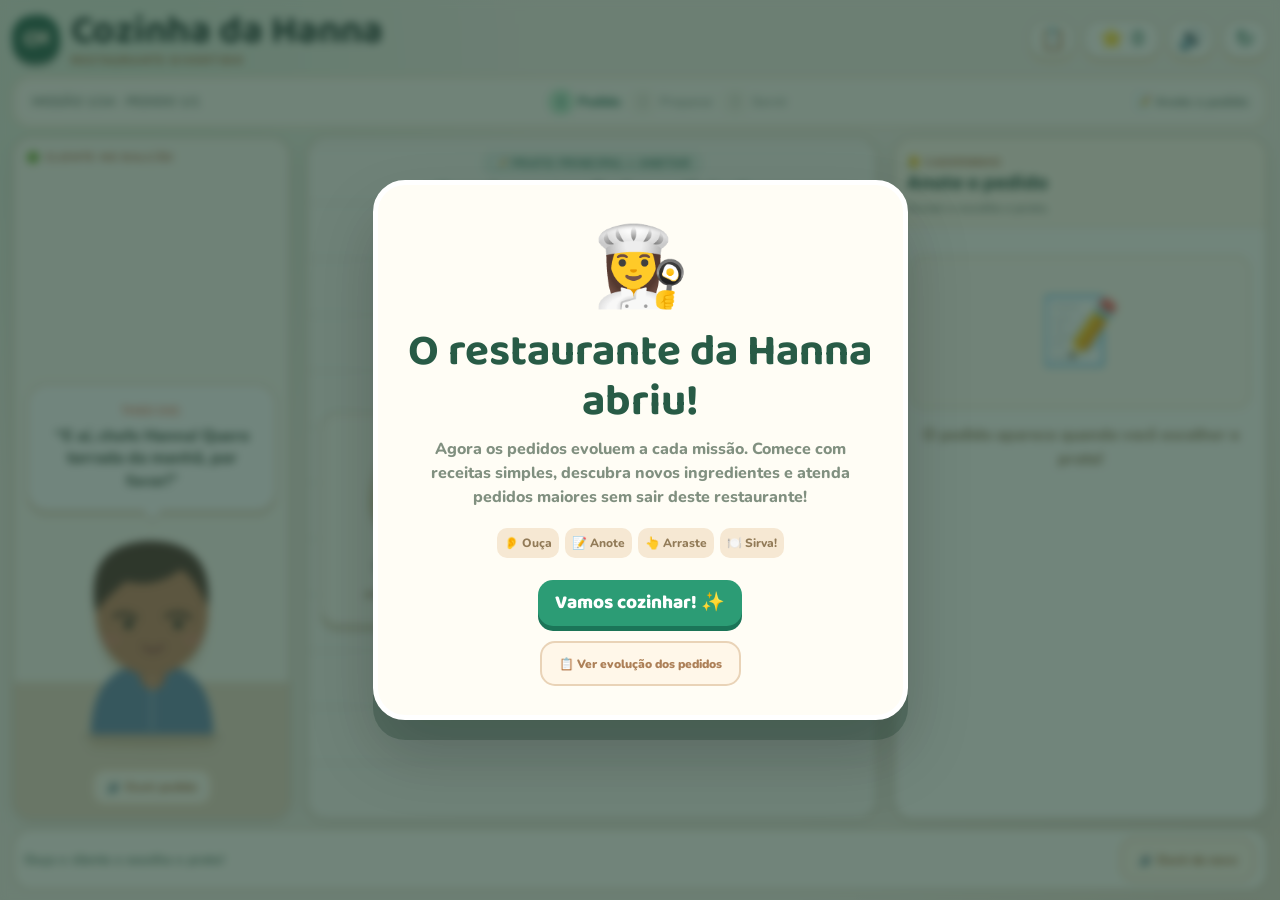
==== commit 69150458: "fix: integrar 24 missoes como evolucao de pedidos no restaurante original" ====
--- a/index.html
+++ b/index.html
@@ -159,7 +159,7 @@
 </head>
 <body class="mode-order">
 <div class="app">
-<header><div class="brand"><div class="brand-icon" aria-hidden="true">CH</div><div><h1>Cozinha da Hanna</h1><small>Restaurante divertido</small></div></div><div class="controls"><a href="missions.html" class="iconbtn" style="display:grid;place-items:center;text-decoration:none" title="Explorar 24 missões" aria-label="Abrir modo de missões">🗺️</a><div class="score" title="Estrelas"><span aria-hidden="true">⭐</span><b id="score">0</b></div><button class="iconbtn" id="sound" type="button" title="Ativar/desativar som" aria-label="Ativar ou desativar som">🔊</button><button class="iconbtn" id="restart" type="button" title="Recomeçar">↻</button></div></header>
+<header><div class="brand"><div class="brand-icon" aria-hidden="true">CH</div><div><h1>Cozinha da Hanna</h1><small>Restaurante divertido</small></div></div><div class="controls"><button class="iconbtn" id="missionsMenu" type="button" title="Pedidos e missões" aria-label="Abrir lista de missões">📋</button><div class="score" title="Estrelas"><span aria-hidden="true">⭐</span><b id="score">0</b></div><button class="iconbtn" id="sound" type="button" title="Ativar/desativar som" aria-label="Ativar ou desativar som">🔊</button><button class="iconbtn" id="restart" type="button" title="Recomeçar">↻</button></div></header>
 <div class="progress"><b id="round">CLIENTE 1 DE 5</b><div class="steps" id="steps"></div><b id="progressText">📝 Anote o pedido</b></div>
 <main class="game-layout">
 <aside class="panel guest"><div class="lamp">🟢 CLIENTE NO BALCÃO</div><div class="speech"><strong id="customerName">CLIENTE</strong><p id="request">O que vamos preparar hoje?</p></div><div class="avatar" id="avatar" aria-hidden="true">👧</div><button class="speak" id="speak" type="button" title="Ouvir o pedido">🔊 Ouvir pedido</button></aside>
@@ -170,13 +170,14 @@
 </div>
 <div class="toast" id="toast" role="status" aria-live="polite"></div><div class="overlay" id="overlay" role="dialog" aria-modal="true" aria-labelledby="modalTitle" hidden></div>
 <script src="assets/food-art.js"></script>
+<script src="assets/missions-data.js"></script>
 <script src="assets/voice-engine.js"></script>
 <script>
 (function(){
 'use strict';
 const $=id=>document.getElementById(id);
 const ingredients={massa:['Massa de pizza','🫓'],queijo:['Queijo','🧀'],tomate:['Tomate','🍅'],milho:['Milho','🌽'],pao:['Pão','🍞'],carne:['Hambúrguer','🥩'],alface:['Alface','🥬'],morango:['Morango','🍓'],banana:['Banana','🍌'],chocolate:['Chocolate','🍫'],confeitos:['Confeitos','🍬'],casquinha:['Casquinha','🍦'],pepino:['Pepino','🥒'],cenoura:['Cenoura','🥕'],panqueca:['Panqueca','🥞'],mel:['Mel','🍯'],ovo:['Ovo','🥚'],tigela:['Taça','🥣']};
-const dishes={pizza:['Pizza','🍕','massa'],burger:['Hambúrguer','🍔','pao'],sorvete:['Sorvete','🍨','casquinha'],salada:['Salada','🥗','alface'],panqueca:['Panqueca','🥞','panqueca'],sanduiche:['Sanduíche','🥪','pao'],frutas:['Taça de frutas','🍓','tigela']};
+const dishes={pizza:['Pizza','🍕','massa'],burger:['Hambúrguer','🍔','pao'],sorvete:['Sorvete','🍨','casquinha'],salada:['Salada','🥗','alface'],panqueca:['Panqueca','🥞','panqueca'],sanduiche:['Sanduíche','🥪','pao'],frutas:['Taça de frutas','🍓','tigela'],torrada:['Torrada','🍞','pao'],omelete:['Omelete','🍳','ovo']};
 const orders=[
 ['pizza','Pizza de queijo e tomate','Uma pizza com queijo e tomate, por favor!',['massa','queijo','tomate']],
 ['pizza','Pizza de queijo e milho','Quero uma pizza com queijo e milho!',['massa','queijo','milho']],
@@ -195,14 +196,54 @@
 ];
 const names=['Nina','Sofia','Theo','Bia','Lili','Davi','Pedro'];
 const faces=['👧🏽','👧🏻','👦🏽','👧🏿','👧🏼','👦🏻','👦🏼'];
-const S={round:0,course:'main',stage:'order',stars:0,placed:[],deck:[],guests:[],palette:[],sound:true,locked:false,clientStars:0,ratings:[],activeRequest:'',prepStarted:0};
+const S={round:0,course:'main',stage:'order',stars:0,placed:[],deck:[],guests:[],palette:[],sound:true,locked:false,clientStars:0,ratings:[],activeRequest:'',prepStarted:0,mission:null,progress:{}};
 const dessertTypes=['sorvete','panqueca','frutas'];
 const isDessert=()=>S.course==='dessert';
 const foodIcon=id=>window.FoodArt?window.FoodArt.ingredient(id):ingredients[id][1];
-const dishIcon=id=>window.FoodArt?window.FoodArt.dish(id):dishes[id][1];
+const dishIcon=id=>window.FoodArt?(window.FoodArt.dish(id)||window.FoodArt.ingredient(dishes[id][2])):dishes[id][1];
 let drag=null,toastTimer=0,audio=null;
 function sample(arr){let a=arr.slice();for(let i=a.length-1;i>0;i--){let j=Math.floor(Math.random()*(i+1));let z=a[i];a[i]=a[j];a[j]=z;}return a;}
-function order(){return S.deck[S.round][S.course];}
+function order(){return S.deck[S.round];}
+const Missions=window.HannaMissions;
+const SAVE_KEY='hanna_missions_v1';
+try{S.progress=JSON.parse(localStorage.getItem(SAVE_KEY)||'{}')||{};}catch(e){S.progress={};}
+function saveMissionProgress(){
+ try{localStorage.setItem(SAVE_KEY,JSON.stringify(S.progress));}catch(e){snack('Não foi possível salvar o progresso neste navegador.',true);}
+}
+const specialTypes={torrada:'torrada',omelete:'omelete'};
+function missionOrder(recipeId){
+ const r=Missions.recipes[recipeId];
+ if(!r)throw Error('Receita inexistente: '+recipeId);
+ const type=specialTypes[recipeId]||r.art;
+ const sweet=type==='sorvete'||(type==='frutas'&&S.mission.chapter!=='manha')||(type==='panqueca'&&S.mission.chapter==='doce');
+ return [type,r.label,'Quero '+r.label.toLowerCase()+', por favor!',r.needs.slice(),sweet?'dessert':'main'];
+}
+function activeMission(){
+ const last=Missions.missions.find(m=>Missions.unlocked(m.id,S.progress)&&!S.progress[m.id]?.completed);
+ return last||Missions.missions[Missions.missions.length-1];
+}
+function selectMission(id){
+ const m=Missions.get(id);
+ if(!m||!Missions.unlocked(id,S.progress))return;
+ window.HannaVoice.cancel();
+ S.mission=m;
+ hide();
+ start();
+}
+function missionMenu(){
+ window.HannaVoice.cancel();
+ const groups=Missions.chapters.map(ch=>{
+  const cards=ch.missions.map(m=>{
+    const unlocked=Missions.unlocked(m.id,S.progress),p=S.progress[m.id];
+    const mark=p?.completed?('⭐'.repeat(p.stars||0)||'✓'):unlocked?'JOGAR':'🔒';
+    return '<button class="mission-pick '+(unlocked?'':'locked')+'" data-mission-id="'+m.id+'" '+(unlocked?'':'disabled')+'><small>'+ch.icon+' MISSÃO '+(m.index+1)+'</small><b>'+m.title+'</b><span>'+mark+'</span></button>';
+  }).join('');
+  return '<section class="mission-group"><h3>'+ch.title+'</h3><div class="mission-choices">'+cards+'</div></section>';
+ }).join('');
+ show('<h2 id="modalTitle">Pedidos e missões</h2><p>A cada missão, os pedidos ficam mais variados. Tudo acontece neste mesmo restaurante.</p><div class="mission-list">'+groups+'</div><div class="mission-menu-actions"><button class="secondary" id="closeMissionMenu">Voltar ao restaurante</button></div>');
+ $('closeMissionMenu').onclick=hide;
+ document.querySelectorAll('[data-mission-id]').forEach(b=>{b.onclick=()=>selectMission(b.dataset.missionId);});
+}
 function dish(){return dishes[order()[0]];}
 function snack(t,warn){const x=$('toast');x.textContent=t;x.className='toast show'+(warn?' warning':'');clearTimeout(toastTimer);toastTimer=setTimeout(()=>x.className='toast',2500);}
 function sfx(kind){if(!S.sound)return;try{if(!audio)audio=new (window.AudioContext||window.webkitAudioContext)();if(audio.state==='suspended')audio.resume();let melody=kind==='wrong'?[220,185]:kind==='win'?[523,659,784]:[440,587];melody.forEach((v,i)=>{const osc=audio.createOscillator(),gain=audio.createGain(),start=audio.currentTime+i*.09;osc.type='sine';osc.frequency.value=v;gain.gain.setValueAtTime(.001,start);gain.gain.exponentialRampToValueAtTime(.055,start+.018);gain.gain.exponentialRampToValueAtTime(.001,start+.17);osc.connect(gain);gain.connect(audio.destination);osc.start(start);osc.stop(start+.18);});}catch(e){}}
@@ -225,9 +266,9 @@
 }
 function show(html){$('overlay').innerHTML='<div class="modal">'+html+'</div>';$('overlay').hidden=false;}
 function hide(){$('overlay').hidden=true;$('overlay').innerHTML='';}
-function header(){let idx=['order','prepare','serve'].indexOf(S.stage);if(idx<0)idx=2;$('round').textContent='CLIENTE '+(S.round+1)+' DE 4 • '+(isDessert()?'SOBREMESA':'PRINCIPAL');$('score').textContent=S.stars;$('progressText').textContent=S.stage==='order'?(isDessert()?'🍨 Anote a sobremesa':'📝 Anote o pedido'):S.stage==='prepare'?(isDessert()?'🍓 Prepare a sobremesa':'🍳 Prepare o prato'):'🎉 Prontinho!';$('steps').innerHTML=['Pedido','Preparar','Servir'].map((t,i)=>'<span class="'+(i===idx?'on':i<idx?'done':'')+'"><strong>'+(i<idx?'✓':(i+1))+'</strong>'+t+'</span>').join('');$('request').textContent='“'+(S.activeRequest||order()[2])+'”';$('customerName').textContent=S.guests[S.round][0].toUpperCase()+' DIZ:';$('avatar').innerHTML=window.FoodArt?window.FoodArt.person(S.round):S.guests[S.round][1];document.body.className='mode-'+S.stage+(isDessert()?' course-dessert':'');}
+function header(){let idx=['order','prepare','serve'].indexOf(S.stage);if(idx<0)idx=2;$('round').textContent='MISSÃO '+(Missions.missions.indexOf(S.mission)+1)+'/24 · PEDIDO '+(S.round+1)+'/'+S.deck.length;$('score').textContent=S.stars;$('progressText').textContent=S.stage==='order'?(isDessert()?'🍨 Sobremesa':'📝 Anote o pedido'):S.stage==='prepare'?(isDessert()?'🍓 Prepare a sobremesa':'🍳 Prepare o prato'):'🎉 Prontinho!';$('steps').innerHTML=['Pedido','Preparar','Servir'].map((t,i)=>'<span class="'+(i===idx?'on':i<idx?'done':'')+'"><strong>'+(i<idx?'✓':(i+1))+'</strong>'+t+'</span>').join('');$('request').textContent='“'+(S.activeRequest||order()[2])+'”';$('customerName').textContent=S.guests[S.round][0].toUpperCase()+' DIZ:';$('avatar').innerHTML=window.FoodArt?window.FoodArt.person(S.round):S.guests[S.round][1];document.body.className='mode-'+S.stage+(isDessert()?' course-dessert':'');}
 function stageHead(tag,title,sub){return '<div class="stagehead"><span class="eyebrow">'+tag+'</span><h2>'+title+'</h2><p>'+sub+'</p></div>';}
-function renderOrder(){S.stage='order';S.placed=[];S.locked=false;S.activeRequest=window.HannaVoice.request(order()[2],S.course,S.guests[S.round][0]);header();let type=order()[0];let pool=isDessert()?dessertTypes:Object.keys(dishes).filter(x=>!dessertTypes.includes(x));let choices=sample([type].concat(sample(pool.filter(x=>x!==type)).slice(0,2)));$('stageContent').innerHTML=stageHead(isDessert()?'🍧 SOBREMESA • ANOTAR':'📝 PRATO PRINCIPAL • ANOTAR',isDessert()?'Qual sobremesa foi pedida?':'Qual prato foi pedido?','Escolha pela imagem e anote a comanda.')+'<div class="stagebody"><div class="choices">'+choices.map(k=>'<button type="button" class="choice" data-dish="'+k+'"><span class="emoji">'+dishIcon(k)+'</span><b>'+dishes[k][0]+'</b><small>ANOTAR PEDIDO</small></button>').join('')+'</div><p class="message" id="message">Confira a comanda e escolha com atenção.</p></div>';$('pantry').innerHTML='<div class="panhead"><small>📒 CADERNINHO</small><h3>Anote o pedido</h3><p>Escute e escolha o prato.</p></div><div class="order-help"><div class="paper">📝</div>O pedido aparece quando você escolher o prato!</div>';$('tip').textContent='Ouça o cliente e escolha o prato!';$('actions').innerHTML='<button class="secondary" id="hear">🔊 Ouvir de novo</button>';$('hear').onclick=speak;document.querySelectorAll('.choice').forEach(btn=>btn.addEventListener('click',()=>{if(S.stage!=='order'||S.locked)return;if(btn.dataset.dish!==type){sfx('wrong');$('message').textContent='Quase! Tente outro prato. 💛';btn.style.borderColor='#efa88e';return;}S.locked=true;btn.style.borderColor='#68c99a';$('message').textContent='Pedido anotado! ✨';sfx('good');setTimeout(renderPrepare,420);}));}
+function renderOrder(){S.stage='order';S.placed=[];S.locked=false;S.activeRequest=window.HannaVoice.request(order()[2],S.course,S.guests[S.round][0]);header();let type=order()[0];let pool=isDessert()?['sorvete','panqueca','frutas']:['pizza','burger','salada','sanduiche','torrada','omelete','panqueca','frutas'];let choices=sample([type].concat(sample(pool.filter(x=>x!==type)).slice(0,2)));$('stageContent').innerHTML=stageHead(isDessert()?'🍧 SOBREMESA • ANOTAR':'📝 PRATO PRINCIPAL • ANOTAR',isDessert()?'Qual sobremesa foi pedida?':'Qual prato foi pedido?','Escolha pela imagem e anote a comanda.')+'<div class="stagebody"><div class="choices">'+choices.map(k=>'<button type="button" class="choice" data-dish="'+k+'"><span class="emoji">'+dishIcon(k)+'</span><b>'+dishes[k][0]+'</b><small>ANOTAR PEDIDO</small></button>').join('')+'</div><p class="message" id="message">Confira a comanda e escolha com atenção.</p></div>';$('pantry').innerHTML='<div class="panhead"><small>📒 CADERNINHO</small><h3>Anote o pedido</h3><p>Escute e escolha o prato.</p></div><div class="order-help"><div class="paper">📝</div>O pedido aparece quando você escolher o prato!</div>';$('tip').textContent='Ouça o cliente e escolha o prato!';$('actions').innerHTML='<button class="secondary" id="hear">🔊 Ouvir de novo</button>';$('hear').onclick=speak;document.querySelectorAll('.choice').forEach(btn=>btn.addEventListener('click',()=>{if(S.stage!=='order'||S.locked)return;if(btn.dataset.dish!==type){sfx('wrong');$('message').textContent='Quase! Tente outro prato. 💛';btn.style.borderColor='#efa88e';return;}S.locked=true;btn.style.borderColor='#68c99a';$('message').textContent='Pedido anotado! ✨';sfx('good');setTimeout(renderPrepare,420);}));}
 const coords=[[33,33],[65,34],[47,52],[32,66],[67,66],[50,22],[51,77],[75,49]];
 function drawToken(id,n){const isPizza=order()[0]==='pizza';let points=coords.slice(0,6);let bits=[];if(isPizza&&(id==='queijo'||id==='tomate'||id==='milho')){let css=id==='queijo'?'cheese':id==='tomate'?'tomato':'corn';points.forEach((xy,i)=>{bits.push('<span class="topping '+css+'" style="left:'+xy[0]+'%;top:'+xy[1]+'%;'+(id==='queijo'?'transform:translate(-50%,-50%) rotate('+(i*36)+'deg)':'')+'"></span>');});}else{let xy=coords[(n+1)%coords.length];bits.push('<span class="topping vector" style="left:'+xy[0]+'%;top:'+xy[1]+'%">'+foodIcon(id)+'</span>');}return bits.join('');}
 function plateHTML(){let base=dish()[2],has=S.placed.includes(base),type=order()[0];let art=type==='pizza'?'<div class="pizza-dough"></div>':foodIcon(base);return '<div class="plate-zone"><span class="plate-label">'+(isDessert()?'SOBREMESA: ':'PRATO: ')+dish()[0].toUpperCase()+'</span><div class="plate" id="plate" aria-label="Prato: solte um ingrediente aqui"><div class="plate-art'+(has?'':' ghost')+'">'+art+'</div><div class="topping-area">'+S.placed.filter(id=>id!==base).map((id,i)=>drawToken(id,i)).join('')+'</div><span class="drop-hint" id="dropHint">'+(has?'SOLTE AQUI!':'COMECE PELA BASE')+'</span></div></div>';}
@@ -265,25 +306,44 @@
 window.addEventListener('pointermove',moveDrag,{passive:false});window.addEventListener('pointerup',releaseDrag);window.addEventListener('pointercancel',cancelDrag);
 function serve(){
  if(S.stage!=='prepare'||S.placed.length===0)return;
- const result=rating();
- S.stage='serve';S.stars+=result.stars;S.clientStars+=result.stars;
- S.ratings.push({course:S.course,client:S.round,...result});
- header();
+ const result=rating();S.stage='serve';S.stars+=result.stars;S.ratings.push(result);header();
  if(result.stars>=2)sfx('win');else sfx('wrong');
  const faces={excellent:'😍',good:'🙂',okay:'😐',low:'😕'};
  const badge={excellent:'Adorou!',good:'Gostou',okay:'Mais ou menos',low:'Não gostou muito'};
- show('<div class="big">'+faces[result.level]+'</div><h2 id="modalTitle">'+badge[result.level]+'</h2><p class="reaction-text">“'+result.response+'”</p><div class="stars">'+('⭐'.repeat(result.stars)||'☆')+'</div><div class="rating-meter"><span style="width:'+result.score+'%"></span></div><p class="rating-details">'+result.score+'% de satisfação • '+result.correct+' certos • '+result.wrong+' diferentes • '+result.missing+' faltando • '+result.elapsed+'s</p><button class="secondary" id="repeatReaction">🔊 Ouvir avaliação</button><div style="margin-top:13px"><button class="primary" id="next">'+(!isDessert()?'Preparar sobremesa →':S.round===3?'Ver minha festa':'Próximo cliente →')+'</button></div>');
+ const last=S.round===S.deck.length-1;
+ show('<div class="big">'+faces[result.level]+'</div><h2 id="modalTitle">'+badge[result.level]+'</h2><p class="reaction-text">“'+result.response+'”</p><div class="stars">'+('⭐'.repeat(result.stars)||'☆')+'</div><div class="rating-meter"><span style="width:'+result.score+'%"></span></div><p class="rating-details">'+result.score+'% de satisfação • '+result.correct+' certos • '+result.wrong+' diferentes • '+result.missing+' faltando • '+result.elapsed+'s</p><button class="secondary" id="repeatReaction">🔊 Ouvir avaliação</button><div style="margin-top:13px"><button class="primary" id="next">'+(last?'Concluir missão':'Próximo pedido →')+'</button></div>');
  $('repeatReaction').onclick=()=>say(result.response);
- $('next').onclick=()=>{window.HannaVoice.cancel();hide();if(!isDessert()){S.course='dessert';renderOrder();}else if(S.round===3){finish();}else{S.round++;S.course='main';S.clientStars=0;renderOrder();}};
+ $('next').onclick=()=>{window.HannaVoice.cancel();hide();if(last){finish();}else{S.round++;S.course=order()[4];renderOrder();}};
  say(result.response);
 }
-function finish(){let best=0;try{best=Number(localStorage.getItem('cozinha-hanna-best'))||0;if(S.stars>best)localStorage.setItem('cozinha-hanna-best',String(S.stars));}catch(e){}show('<div class="big">🏆</div><h2 id="modalTitle">Hanna, você arrasou!</h2><p>Seu restaurante atendeu quatro clientes com prato principal e sobremesa e ganhou <b>'+S.stars+' estrelas</b>!<br>Recorde: '+Math.max(best,S.stars)+' ⭐</p><button class="primary" id="again">Jogar outra vez 💚</button>');$('again').onclick=()=>{hide();start();};}
-function start(){S.round=0;S.course='main';S.stars=0;S.placed=[];S.clientStars=0;S.ratings=[];S.activeRequest='';S.prepStarted=0;window.HannaVoice.reset();const mains=sample(['pizza','burger','salada','sanduiche']);const sweets=sample(['sorvete','panqueca','frutas','sorvete']);S.deck=mains.map((type,i)=>({main:sample(orders.filter(x=>x[0]===type))[0],dessert:sample(orders.filter(x=>x[0]===sweets[i]))[0]}));const femaleGuests=sample(names.map((name,i)=>[name,faces[i]]).filter(g=>['Nina','Sofia','Bia','Lili'].includes(g[0]))).slice(0,2);const maleGuests=sample(names.map((name,i)=>[name,faces[i]]).filter(g=>['Theo','Davi','Pedro'].includes(g[0]))).slice(0,2);S.guests=sample(femaleGuests.concat(maleGuests));renderOrder();}
+function finish(){
+ const earned=Math.max(0,Math.min(3,Math.round(S.stars/S.deck.length)));
+ const old=S.progress[S.mission.id]||{};
+ S.progress[S.mission.id]={completed:true,stars:Math.max(old.stars||0,earned),lastPlayed:new Date().toISOString()};
+ saveMissionProgress();
+ const next=Missions.next(S.mission.id);
+ const hasNext=next&&Missions.unlocked(next.id,S.progress);
+ const nextBtn=hasNext?'<button class="primary" id="nextMission">Próxima missão →</button>':'<button class="primary" id="missionsAgain">Ver minhas missões</button>';
+ show('<div class="big">🏆</div><h2 id="modalTitle">Missão concluída!</h2><p><b>'+S.mission.title+'</b><br>Você completou '+S.deck.length+' pedido'+(S.deck.length>1?'s':'')+' e conquistou '+S.stars+' estrelas!</p><div class="stars">'+('⭐'.repeat(earned)||'☆')+'</div><p>Uma nova missão fica disponível quando você termina a anterior.</p>'+nextBtn+'<div style="margin-top:13px"><button class="secondary" id="replayMission">Repetir missão</button> <button class="secondary" id="seeMissions">Escolher missão</button></div>');
+ if(hasNext)$('nextMission').onclick=()=>selectMission(next.id);
+ else $('missionsAgain').onclick=missionMenu;
+ $('replayMission').onclick=()=>{hide();start();};
+ $('seeMissions').onclick=missionMenu;
+}
+function start(){
+ if(!S.mission)S.mission=activeMission();
+ S.round=0;S.course='main';S.stars=0;S.placed=[];S.clientStars=0;S.ratings=[];S.activeRequest='';S.prepStarted=0;window.HannaVoice.reset();
+ S.deck=S.mission.orders.map(missionOrder);
+ S.guests=sample(names.map((name,i)=>[name,faces[i]])).slice(0,S.deck.length);
+ S.course=order()[4];
+ renderOrder();
+}
 $('speak').onclick=speak;
 $('sound').onclick=()=>{S.sound=!S.sound;$('sound').textContent=S.sound?'🔊':'🔇';$('sound').title=S.sound?'Desativar falas e som':'Ativar falas e som';if(!S.sound)window.HannaVoice.cancel();};
-$('restart').onclick=()=>{show('<div class="big">🍪</div><h2 id="modalTitle">Recomeçar?</h2><p>Quer atender os clientes desde o começo?</p><button class="primary" id="yes">Sim, vamos lá!</button><p style="margin-top:17px"><button class="secondary" id="no">Continuar jogando</button></p>');$('yes').onclick=()=>{hide();start();};$('no').onclick=hide;};
+$('restart').onclick=()=>{show('<div class="big">🍪</div><h2 id="modalTitle">Recomeçar?</h2><p>Quer recomeçar esta missão?</p><button class="primary" id="yes">Sim, vamos lá!</button><p style="margin-top:17px"><button class="secondary" id="no">Continuar jogando</button></p>');$('yes').onclick=()=>{hide();start();};$('no').onclick=hide;};
+$('missionsMenu').onclick=missionMenu;
 start();
-show('<div class="big">👩‍🍳</div><h2 id="modalTitle">O restaurante da Hanna abriu!</h2><p>Atenda quatro clientes. Cada um terá sua própria voz e jeito de falar. Prepare o prato principal e depois a sobremesa!</p><div class="steps-guide"><span>👂 Ouça</span><span>📝 Anote</span><span>👆 Arraste</span><span>🍽️ Sirva!</span></div><button class="primary" id="play">Vamos cozinhar! ✨</button><div style="margin-top:15px"><a href="missions.html" class="primary" style="display:inline-block;background:#bd8456;box-shadow:0 5px 0 #94613c;text-decoration:none">🗺️ Explorar 24 missões</a></div>');$('play').onclick=()=>{hide();sfx('win');};
+show('<div class="big">👩‍🍳</div><h2 id="modalTitle">O restaurante da Hanna abriu!</h2><p>Agora os pedidos evoluem a cada missão. Comece com receitas simples, descubra novos ingredientes e atenda pedidos maiores sem sair deste restaurante!</p><div class="steps-guide"><span>👂 Ouça</span><span>📝 Anote</span><span>👆 Arraste</span><span>🍽️ Sirva!</span></div><button class="primary" id="play">Vamos cozinhar! ✨</button><div style="margin-top:15px"><button class="secondary" id="openMissionMenu">📋 Ver evolução dos pedidos</button></div>');$('play').onclick=()=>{hide();sfx('win');};$('openMissionMenu').onclick=missionMenu;
 })();
 </script>
 </body>
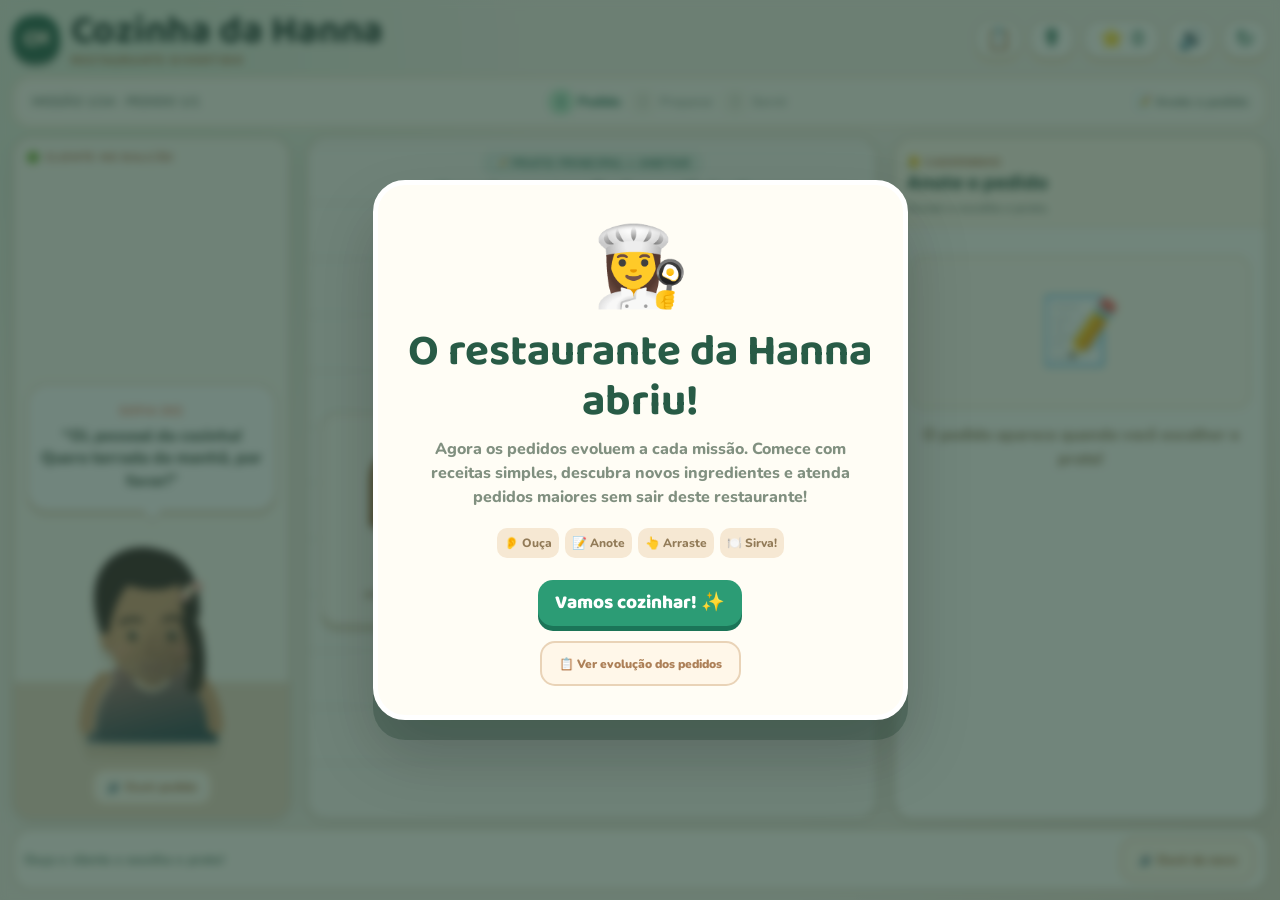
==== commit fc3d6533: "feat: tela de teste de vozes, pronuncia configuravel e retratos por personagem" ====
--- a/index.html
+++ b/index.html
@@ -159,7 +159,7 @@
 </head>
 <body class="mode-order">
 <div class="app">
-<header><div class="brand"><div class="brand-icon" aria-hidden="true">CH</div><div><h1>Cozinha da Hanna</h1><small>Restaurante divertido</small></div></div><div class="controls"><button class="iconbtn" id="missionsMenu" type="button" title="Pedidos e missões" aria-label="Abrir lista de missões">📋</button><div class="score" title="Estrelas"><span aria-hidden="true">⭐</span><b id="score">0</b></div><button class="iconbtn" id="sound" type="button" title="Ativar/desativar som" aria-label="Ativar ou desativar som">🔊</button><button class="iconbtn" id="restart" type="button" title="Recomeçar">↻</button></div></header>
+<header><div class="brand"><div class="brand-icon" aria-hidden="true">CH</div><div><h1>Cozinha da Hanna</h1><small>Restaurante divertido</small></div></div><div class="controls"><button class="iconbtn" id="missionsMenu" type="button" title="Pedidos e missões" aria-label="Abrir lista de missões">📋</button><button class="iconbtn" id="voiceSettings" type="button" title="Configurar vozes e pronúncia" aria-label="Configurar vozes e pronúncia">🎙</button><div class="score" title="Estrelas"><span aria-hidden="true">⭐</span><b id="score">0</b></div><button class="iconbtn" id="sound" type="button" title="Ativar/desativar som" aria-label="Ativar ou desativar som">🔊</button><button class="iconbtn" id="restart" type="button" title="Recomeçar">↻</button></div></header>
 <div class="progress"><b id="round">CLIENTE 1 DE 5</b><div class="steps" id="steps"></div><b id="progressText">📝 Anote o pedido</b></div>
 <main class="game-layout">
 <aside class="panel guest"><div class="lamp">🟢 CLIENTE NO BALCÃO</div><div class="speech"><strong id="customerName">CLIENTE</strong><p id="request">O que vamos preparar hoje?</p></div><div class="avatar" id="avatar" aria-hidden="true">👧</div><button class="speak" id="speak" type="button" title="Ouvir o pedido">🔊 Ouvir pedido</button></aside>
@@ -244,6 +244,30 @@
  $('closeMissionMenu').onclick=hide;
  document.querySelectorAll('[data-mission-id]').forEach(b=>{b.onclick=()=>selectMission(b.dataset.missionId);});
 }
+function escapeText(s){return String(s).replace(/[&<>"']/g,c=>({'&':'&amp;','<':'&lt;','>':'&gt;','"':'&quot;',"'":'&#39;'}[c]));}
+function voiceSettings(){
+ window.HannaVoice.cancel();
+ const kit=window.HannaVoice,options=kit.getPreferences(),voices=kit.availableVoices();
+ const choices=(gender)=>{
+   let items=voices.filter(v=>/^pt(-|_)/i.test(v.lang));
+   const output='<option value="">Automática — melhor disponível</option>'+
+    items.map(v=>'<option value="'+escapeText(v.voiceURI)+'" '+(options[gender]===v.voiceURI?'selected':'')+'>'+escapeText(v.name)+' ('+escapeText(v.lang)+')</option>').join('');
+   return '<label class="voice-label" for="voice-'+gender+'">'+(gender==='female'?'Clientes com voz feminina':'Clientes com voz masculina')+'</label><select id="voice-'+gender+'" class="voice-select">'+output+'</select>';
+ };
+ const phonetics=kit.aliases.map(v=>'<option value="'+v+'" '+(options.pronunciation===v?'selected':'')+'>'+v+'</option>').join('');
+ show('<h2 id="modalTitle">Vozes dos clientes</h2><p class="voice-intro">Ajuste como os personagens falam. O nome continua escrito <b>Hanna</b>; só a pronúncia do áudio é modificada.</p><div class="voice-config"><label class="voice-label" for="pronounce">Pronúncia de Hanna</label><select id="pronounce" class="voice-select">'+phonetics+'</select><button id="tryPronunciation" class="secondary">▶ Ouvir “Chefe Hanna”</button><div class="voice-divider"></div>'+choices('female')+'<button id="tryFemale" class="secondary">▶ Testar voz feminina</button>'+choices('male')+'<button id="tryMale" class="secondary">▶ Testar voz masculina</button><p class="voice-notice">'+(voices.length?'Vozes disponíveis neste navegador: '+voices.length+'.':'O navegador ainda não disponibilizou vozes em português. Podem aparecer após carregar.')+' Para ter voz menos robótica, selecione uma opção “Natural” ou “Neural” quando existir.</p></div><button class="primary" id="saveVoiceSettings">Salvar e voltar</button>');
+ $('pronounce').onchange=v=>kit.setPronunciation(v.target.value);
+ for(const gender of ['female','male']){
+   $('voice-'+gender).onchange=e=>kit.setVoicePreference(gender,e.target.value);
+ }
+ const female=S.guests.find(g=>['Nina','Sofia','Bia','Lili'].includes(g[0]))?.[0]||'Sofia';
+ const male=S.guests.find(g=>['Theo','Davi','Pedro'].includes(g[0]))?.[0]||'Theo';
+ const probe=(name)=>kit.speak('Que comida maravilhosa, Chefe Hanna! Você arrasou na cozinha!',kit.profile(name,0),{enabled:true});
+ $('tryPronunciation').onclick=()=>probe(female);
+ $('tryFemale').onclick=()=>probe(female);
+ $('tryMale').onclick=()=>probe(male);
+ $('saveVoiceSettings').onclick=()=>{kit.cancel();hide();};
+}
 function dish(){return dishes[order()[0]];}
 function snack(t,warn){const x=$('toast');x.textContent=t;x.className='toast show'+(warn?' warning':'');clearTimeout(toastTimer);toastTimer=setTimeout(()=>x.className='toast',2500);}
 function sfx(kind){if(!S.sound)return;try{if(!audio)audio=new (window.AudioContext||window.webkitAudioContext)();if(audio.state==='suspended')audio.resume();let melody=kind==='wrong'?[220,185]:kind==='win'?[523,659,784]:[440,587];melody.forEach((v,i)=>{const osc=audio.createOscillator(),gain=audio.createGain(),start=audio.currentTime+i*.09;osc.type='sine';osc.frequency.value=v;gain.gain.setValueAtTime(.001,start);gain.gain.exponentialRampToValueAtTime(.055,start+.018);gain.gain.exponentialRampToValueAtTime(.001,start+.17);osc.connect(gain);gain.connect(audio.destination);osc.start(start);osc.stop(start+.18);});}catch(e){}}
@@ -266,7 +290,7 @@
 }
 function show(html){$('overlay').innerHTML='<div class="modal">'+html+'</div>';$('overlay').hidden=false;}
 function hide(){$('overlay').hidden=true;$('overlay').innerHTML='';}
-function header(){let idx=['order','prepare','serve'].indexOf(S.stage);if(idx<0)idx=2;$('round').textContent='MISSÃO '+(Missions.missions.indexOf(S.mission)+1)+'/24 · PEDIDO '+(S.round+1)+'/'+S.deck.length;$('score').textContent=S.stars;$('progressText').textContent=S.stage==='order'?(isDessert()?'🍨 Sobremesa':'📝 Anote o pedido'):S.stage==='prepare'?(isDessert()?'🍓 Prepare a sobremesa':'🍳 Prepare o prato'):'🎉 Prontinho!';$('steps').innerHTML=['Pedido','Preparar','Servir'].map((t,i)=>'<span class="'+(i===idx?'on':i<idx?'done':'')+'"><strong>'+(i<idx?'✓':(i+1))+'</strong>'+t+'</span>').join('');$('request').textContent='“'+(S.activeRequest||order()[2])+'”';$('customerName').textContent=S.guests[S.round][0].toUpperCase()+' DIZ:';$('avatar').innerHTML=window.FoodArt?window.FoodArt.person(S.round):S.guests[S.round][1];document.body.className='mode-'+S.stage+(isDessert()?' course-dessert':'');}
+function header(){let idx=['order','prepare','serve'].indexOf(S.stage);if(idx<0)idx=2;$('round').textContent='MISSÃO '+(Missions.missions.indexOf(S.mission)+1)+'/24 · PEDIDO '+(S.round+1)+'/'+S.deck.length;$('score').textContent=S.stars;$('progressText').textContent=S.stage==='order'?(isDessert()?'🍨 Sobremesa':'📝 Anote o pedido'):S.stage==='prepare'?(isDessert()?'🍓 Prepare a sobremesa':'🍳 Prepare o prato'):'🎉 Prontinho!';$('steps').innerHTML=['Pedido','Preparar','Servir'].map((t,i)=>'<span class="'+(i===idx?'on':i<idx?'done':'')+'"><strong>'+(i<idx?'✓':(i+1))+'</strong>'+t+'</span>').join('');$('request').textContent='“'+(S.activeRequest||order()[2])+'”';$('customerName').textContent=S.guests[S.round][0].toUpperCase()+' DIZ:';$('avatar').innerHTML=window.FoodArt?window.FoodArt.person(S.round,S.guests[S.round][0]):S.guests[S.round][1];document.body.className='mode-'+S.stage+(isDessert()?' course-dessert':'');}
 function stageHead(tag,title,sub){return '<div class="stagehead"><span class="eyebrow">'+tag+'</span><h2>'+title+'</h2><p>'+sub+'</p></div>';}
 function renderOrder(){S.stage='order';S.placed=[];S.locked=false;S.activeRequest=window.HannaVoice.request(order()[2],S.course,S.guests[S.round][0]);header();let type=order()[0];let pool=isDessert()?['sorvete','panqueca','frutas']:['pizza','burger','salada','sanduiche','torrada','omelete','panqueca','frutas'];let choices=sample([type].concat(sample(pool.filter(x=>x!==type)).slice(0,2)));$('stageContent').innerHTML=stageHead(isDessert()?'🍧 SOBREMESA • ANOTAR':'📝 PRATO PRINCIPAL • ANOTAR',isDessert()?'Qual sobremesa foi pedida?':'Qual prato foi pedido?','Escolha pela imagem e anote a comanda.')+'<div class="stagebody"><div class="choices">'+choices.map(k=>'<button type="button" class="choice" data-dish="'+k+'"><span class="emoji">'+dishIcon(k)+'</span><b>'+dishes[k][0]+'</b><small>ANOTAR PEDIDO</small></button>').join('')+'</div><p class="message" id="message">Confira a comanda e escolha com atenção.</p></div>';$('pantry').innerHTML='<div class="panhead"><small>📒 CADERNINHO</small><h3>Anote o pedido</h3><p>Escute e escolha o prato.</p></div><div class="order-help"><div class="paper">📝</div>O pedido aparece quando você escolher o prato!</div>';$('tip').textContent='Ouça o cliente e escolha o prato!';$('actions').innerHTML='<button class="secondary" id="hear">🔊 Ouvir de novo</button>';$('hear').onclick=speak;document.querySelectorAll('.choice').forEach(btn=>btn.addEventListener('click',()=>{if(S.stage!=='order'||S.locked)return;if(btn.dataset.dish!==type){sfx('wrong');$('message').textContent='Quase! Tente outro prato. 💛';btn.style.borderColor='#efa88e';return;}S.locked=true;btn.style.borderColor='#68c99a';$('message').textContent='Pedido anotado! ✨';sfx('good');setTimeout(renderPrepare,420);}));}
 const coords=[[33,33],[65,34],[47,52],[32,66],[67,66],[50,22],[51,77],[75,49]];
@@ -342,6 +366,7 @@
 $('sound').onclick=()=>{S.sound=!S.sound;$('sound').textContent=S.sound?'🔊':'🔇';$('sound').title=S.sound?'Desativar falas e som':'Ativar falas e som';if(!S.sound)window.HannaVoice.cancel();};
 $('restart').onclick=()=>{show('<div class="big">🍪</div><h2 id="modalTitle">Recomeçar?</h2><p>Quer recomeçar esta missão?</p><button class="primary" id="yes">Sim, vamos lá!</button><p style="margin-top:17px"><button class="secondary" id="no">Continuar jogando</button></p>');$('yes').onclick=()=>{hide();start();};$('no').onclick=hide;};
 $('missionsMenu').onclick=missionMenu;
+$('voiceSettings').onclick=voiceSettings;
 start();
 show('<div class="big">👩‍🍳</div><h2 id="modalTitle">O restaurante da Hanna abriu!</h2><p>Agora os pedidos evoluem a cada missão. Comece com receitas simples, descubra novos ingredientes e atenda pedidos maiores sem sair deste restaurante!</p><div class="steps-guide"><span>👂 Ouça</span><span>📝 Anote</span><span>👆 Arraste</span><span>🍽️ Sirva!</span></div><button class="primary" id="play">Vamos cozinhar! ✨</button><div style="margin-top:15px"><button class="secondary" id="openMissionMenu">📋 Ver evolução dos pedidos</button></div>');$('play').onclick=()=>{hide();sfx('win');};$('openMissionMenu').onclick=missionMenu;
 })();
--- a/assets/polish.css
+++ b/assets/polish.css
@@ -157,3 +157,31 @@
   .plate{width:min(175px,32dvh,85%)}
   .ingredient{min-height:43px}.ingredient .emoji{height:25px}.ingredient .food-art{width:24px;height:24px}
 }
+
+
+/* Progressão de pedidos integrada ao restaurante original — sem novas telas de preparo */
+.mission-list{max-height:min(49dvh,390px);overflow-y:auto;overscroll-behavior:contain;scrollbar-width:thin;padding:2px 6px 8px;margin:10px 0;text-align:left}
+.mission-group{margin-bottom:14px;padding-bottom:10px;border-bottom:1px dashed #e3d9ca}
+.mission-group h3{font-size:16px;color:#507761;margin:0 0 7px}
+.mission-choices{display:grid;grid-template-columns:repeat(2,minmax(0,1fr));gap:6px}
+.mission-pick{background:#fcfaf1;border:2px solid #e6dacc;border-radius:11px;padding:9px;text-align:left;min-height:62px;display:flex;flex-direction:column;gap:3px;color:#48604f;box-shadow:0 2px 0 #ded2c2;cursor:pointer}
+.mission-pick:hover:not(:disabled){background:#e9f4e9;border-color:#a6c9ac}
+.mission-pick small{font-size:9px;color:#a5896d}
+.mission-pick b{font-family:'Nunito',sans-serif;font-size:12px}
+.mission-pick span{font-size:10px;color:#a9813f}
+.mission-pick.locked{opacity:.46;filter:grayscale(.5);box-shadow:none;cursor:default}
+.mission-menu-actions{text-align:center;margin-top:8px}
+.modal .mission-list{font-size:12px}
+@media(max-width:750px){
+ .modal{max-height:min(91dvh,720px);padding:15px 12px}
+ .modal .mission-list{max-height:48dvh;margin:7px 0}
+ .mission-pick{padding:7px;min-height:54px}
+ .mission-pick b{font-size:11px}
+ .mission-group h3{font-size:14px}
+ .progress{gap:3px;padding:4px 5px}
+ #round{font-size:9px;letter-spacing:-.3px}
+ #progressText{font-size:9px}
+}
+@media(max-height:550px){
+ .modal .mission-list{max-height:35dvh}
+}
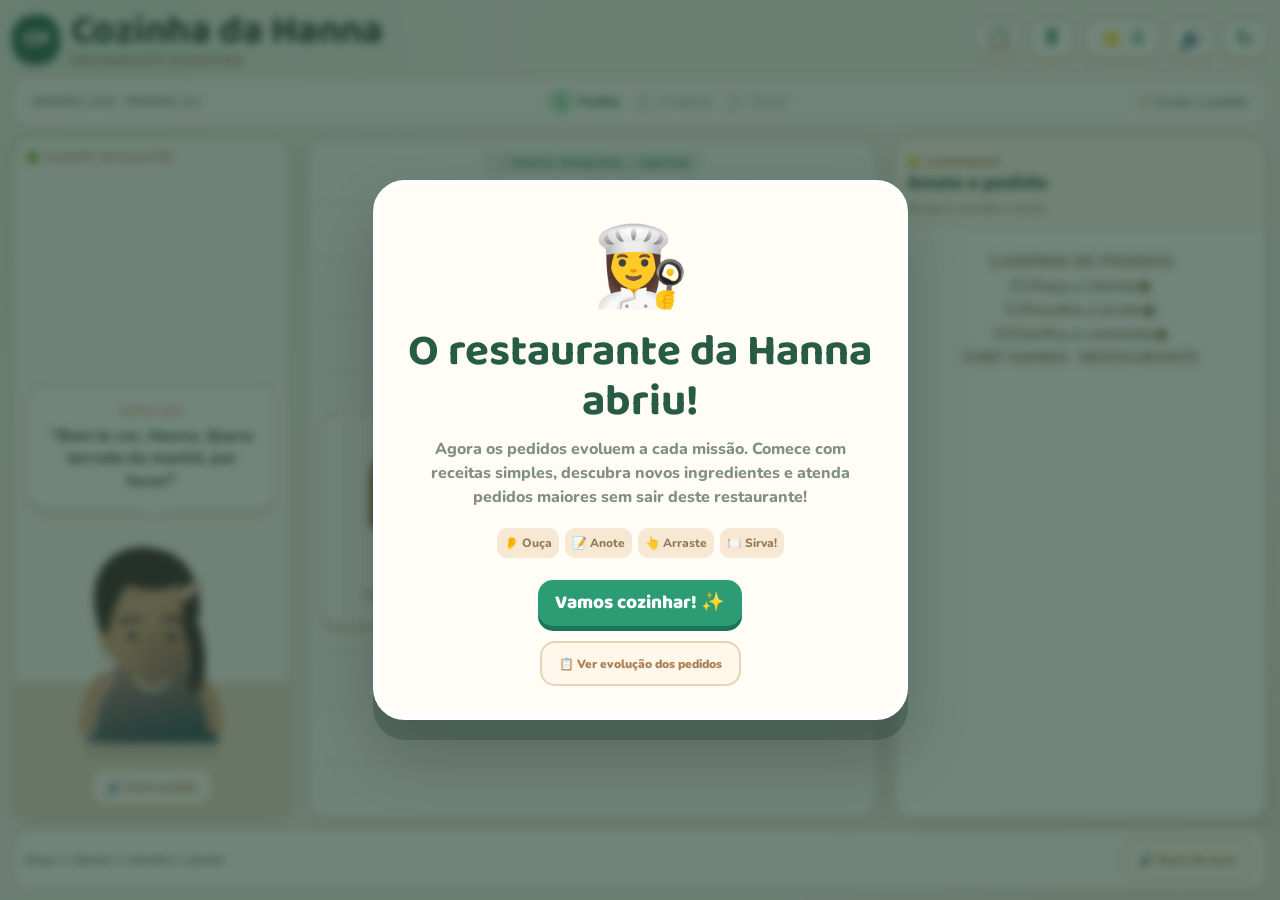
==== commit 7b9c4912: "style: comanda ilustrada elegante no lugar do emoji gigante" ====
--- a/index.html
+++ b/index.html
@@ -292,7 +292,7 @@
 function hide(){$('overlay').hidden=true;$('overlay').innerHTML='';}
 function header(){let idx=['order','prepare','serve'].indexOf(S.stage);if(idx<0)idx=2;$('round').textContent='MISSÃO '+(Missions.missions.indexOf(S.mission)+1)+'/24 · PEDIDO '+(S.round+1)+'/'+S.deck.length;$('score').textContent=S.stars;$('progressText').textContent=S.stage==='order'?(isDessert()?'🍨 Sobremesa':'📝 Anote o pedido'):S.stage==='prepare'?(isDessert()?'🍓 Prepare a sobremesa':'🍳 Prepare o prato'):'🎉 Prontinho!';$('steps').innerHTML=['Pedido','Preparar','Servir'].map((t,i)=>'<span class="'+(i===idx?'on':i<idx?'done':'')+'"><strong>'+(i<idx?'✓':(i+1))+'</strong>'+t+'</span>').join('');$('request').textContent='“'+(S.activeRequest||order()[2])+'”';$('customerName').textContent=S.guests[S.round][0].toUpperCase()+' DIZ:';$('avatar').innerHTML=window.FoodArt?window.FoodArt.person(S.round,S.guests[S.round][0]):S.guests[S.round][1];document.body.className='mode-'+S.stage+(isDessert()?' course-dessert':'');}
 function stageHead(tag,title,sub){return '<div class="stagehead"><span class="eyebrow">'+tag+'</span><h2>'+title+'</h2><p>'+sub+'</p></div>';}
-function renderOrder(){S.stage='order';S.placed=[];S.locked=false;S.activeRequest=window.HannaVoice.request(order()[2],S.course,S.guests[S.round][0]);header();let type=order()[0];let pool=isDessert()?['sorvete','panqueca','frutas']:['pizza','burger','salada','sanduiche','torrada','omelete','panqueca','frutas'];let choices=sample([type].concat(sample(pool.filter(x=>x!==type)).slice(0,2)));$('stageContent').innerHTML=stageHead(isDessert()?'🍧 SOBREMESA • ANOTAR':'📝 PRATO PRINCIPAL • ANOTAR',isDessert()?'Qual sobremesa foi pedida?':'Qual prato foi pedido?','Escolha pela imagem e anote a comanda.')+'<div class="stagebody"><div class="choices">'+choices.map(k=>'<button type="button" class="choice" data-dish="'+k+'"><span class="emoji">'+dishIcon(k)+'</span><b>'+dishes[k][0]+'</b><small>ANOTAR PEDIDO</small></button>').join('')+'</div><p class="message" id="message">Confira a comanda e escolha com atenção.</p></div>';$('pantry').innerHTML='<div class="panhead"><small>📒 CADERNINHO</small><h3>Anote o pedido</h3><p>Escute e escolha o prato.</p></div><div class="order-help"><div class="paper">📝</div>O pedido aparece quando você escolher o prato!</div>';$('tip').textContent='Ouça o cliente e escolha o prato!';$('actions').innerHTML='<button class="secondary" id="hear">🔊 Ouvir de novo</button>';$('hear').onclick=speak;document.querySelectorAll('.choice').forEach(btn=>btn.addEventListener('click',()=>{if(S.stage!=='order'||S.locked)return;if(btn.dataset.dish!==type){sfx('wrong');$('message').textContent='Quase! Tente outro prato. 💛';btn.style.borderColor='#efa88e';return;}S.locked=true;btn.style.borderColor='#68c99a';$('message').textContent='Pedido anotado! ✨';sfx('good');setTimeout(renderPrepare,420);}));}
+function renderOrder(){S.stage='order';S.placed=[];S.locked=false;S.activeRequest=window.HannaVoice.request(order()[2],S.course,S.guests[S.round][0]);header();let type=order()[0];let pool=isDessert()?['sorvete','panqueca','frutas']:['pizza','burger','salada','sanduiche','torrada','omelete','panqueca','frutas'];let choices=sample([type].concat(sample(pool.filter(x=>x!==type)).slice(0,2)));$('stageContent').innerHTML=stageHead(isDessert()?'🍧 SOBREMESA • ANOTAR':'📝 PRATO PRINCIPAL • ANOTAR',isDessert()?'Qual sobremesa foi pedida?':'Qual prato foi pedido?','Escolha pela imagem e anote a comanda.')+'<div class="stagebody"><div class="choices">'+choices.map(k=>'<button type="button" class="choice" data-dish="'+k+'"><span class="emoji">'+dishIcon(k)+'</span><b>'+dishes[k][0]+'</b><small>ANOTAR PEDIDO</small></button>').join('')+'</div><p class="message" id="message">Confira a comanda e escolha com atenção.</p></div>';$('pantry').innerHTML='<div class="panhead"><small>📒 CADERNINHO</small><h3>Anote o pedido</h3><p>Escute e escolha o prato.</p></div><div class="order-help"><div class="order-paper"><span class="paper-title">CADERNO DE PEDIDOS</span><div class="paper-rule"></div><div class="paper-row"><b>01</b><span>Ouça o cliente</span><span class="paper-dot">●</span></div><div class="paper-row"><b>02</b><span>Escolha o prato</span><span class="paper-dot">●</span></div><div class="paper-row"><b>03</b><span>Confira a comanda</span><span class="paper-dot">●</span></div><div class="paper-bottom">CHEF HANNA · RESTAURANTE</div></div></div>';$('tip').textContent='Ouça o cliente e escolha o prato!';$('actions').innerHTML='<button class="secondary" id="hear">🔊 Ouvir de novo</button>';$('hear').onclick=speak;document.querySelectorAll('.choice').forEach(btn=>btn.addEventListener('click',()=>{if(S.stage!=='order'||S.locked)return;if(btn.dataset.dish!==type){sfx('wrong');$('message').textContent='Quase! Tente outro prato. 💛';btn.style.borderColor='#efa88e';return;}S.locked=true;btn.style.borderColor='#68c99a';$('message').textContent='Pedido anotado! ✨';sfx('good');setTimeout(renderPrepare,420);}));}
 const coords=[[33,33],[65,34],[47,52],[32,66],[67,66],[50,22],[51,77],[75,49]];
 function drawToken(id,n){const isPizza=order()[0]==='pizza';let points=coords.slice(0,6);let bits=[];if(isPizza&&(id==='queijo'||id==='tomate'||id==='milho')){let css=id==='queijo'?'cheese':id==='tomate'?'tomato':'corn';points.forEach((xy,i)=>{bits.push('<span class="topping '+css+'" style="left:'+xy[0]+'%;top:'+xy[1]+'%;'+(id==='queijo'?'transform:translate(-50%,-50%) rotate('+(i*36)+'deg)':'')+'"></span>');});}else{let xy=coords[(n+1)%coords.length];bits.push('<span class="topping vector" style="left:'+xy[0]+'%;top:'+xy[1]+'%">'+foodIcon(id)+'</span>');}return bits.join('');}
 function plateHTML(){let base=dish()[2],has=S.placed.includes(base),type=order()[0];let art=type==='pizza'?'<div class="pizza-dough"></div>':foodIcon(base);return '<div class="plate-zone"><span class="plate-label">'+(isDessert()?'SOBREMESA: ':'PRATO: ')+dish()[0].toUpperCase()+'</span><div class="plate" id="plate" aria-label="Prato: solte um ingrediente aqui"><div class="plate-art'+(has?'':' ghost')+'">'+art+'</div><div class="topping-area">'+S.placed.filter(id=>id!==base).map((id,i)=>drawToken(id,i)).join('')+'</div><span class="drop-hint" id="dropHint">'+(has?'SOLTE AQUI!':'COMECE PELA BASE')+'</span></div></div>';}
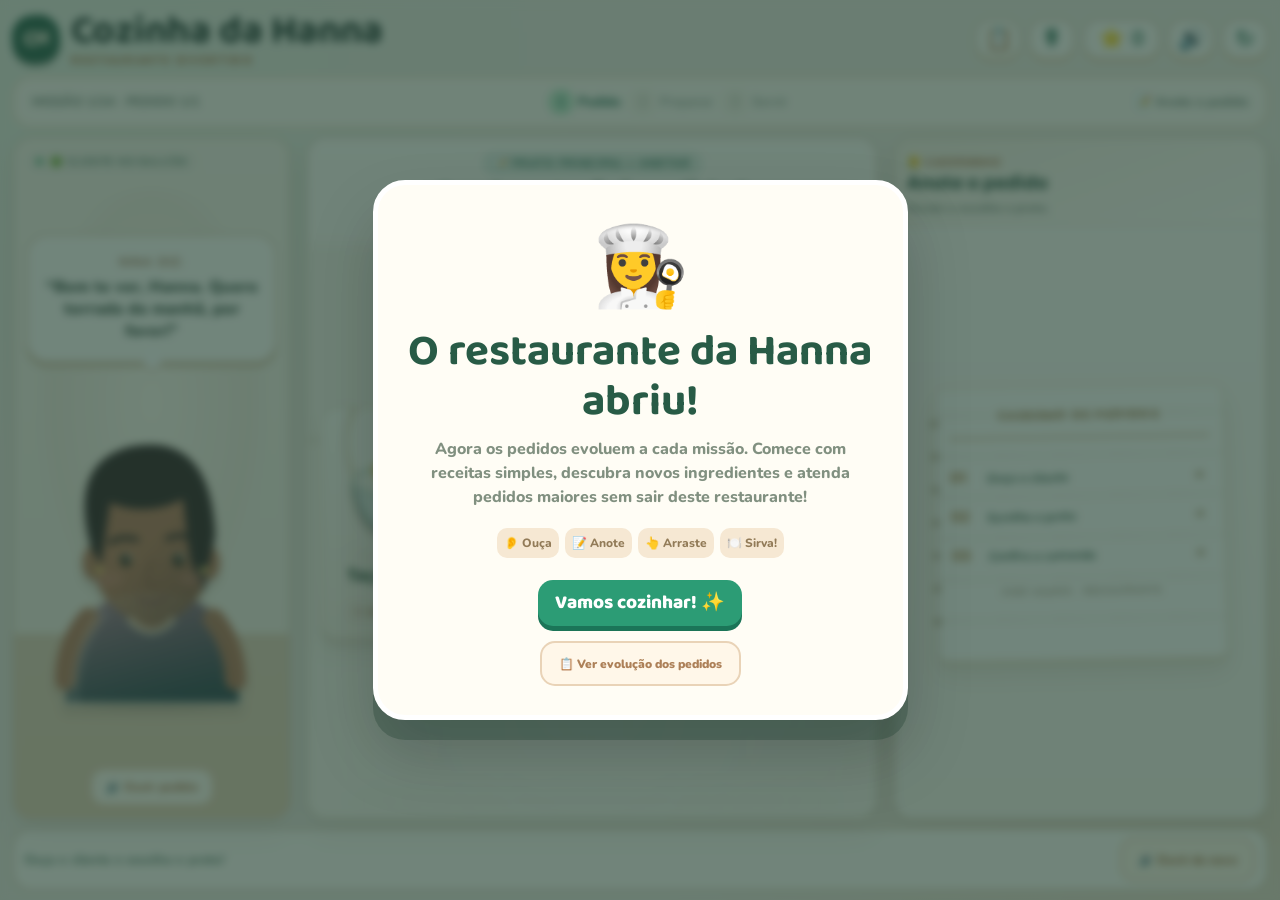
==== commit f9aa8673: "fix: nao trocar voz do cliente durante testes e avisar quando ainda estiver carregando" ====
--- a/index.html
+++ b/index.html
@@ -260,12 +260,16 @@
  for(const gender of ['female','male']){
    $('voice-'+gender).onchange=e=>kit.setVoicePreference(gender,e.target.value);
  }
- const female=S.guests.find(g=>['Nina','Sofia','Bia','Lili'].includes(g[0]))?.[0]||'Sofia';
- const male=S.guests.find(g=>['Theo','Davi','Pedro'].includes(g[0]))?.[0]||'Theo';
- const probe=(name)=>kit.speak('Que comida maravilhosa, Chefe Hanna! Você arrasou na cozinha!',kit.profile(name,0),{enabled:true});
- $('tryPronunciation').onclick=()=>probe(female);
- $('tryFemale').onclick=()=>probe(female);
- $('tryMale').onclick=()=>probe(male);
+ // Provas usam identidade separada, não mudam a voz do cliente em atendimento.
+ const probe=(gender)=>{
+  const p=kit.profile(gender==='male'?'Teste masculino':'Teste feminino',gender==='male'?1:0);
+  p.gender=gender;
+  const result=kit.speak('Que comida maravilhosa, Chefe Hanna! Você arrasou na cozinha!',p,{enabled:true,onError:()=>snack('Esta voz não está disponível. Experimente outra opção.',true)});
+  if(result.reason==='voices-loading')snack('Preparando a voz de teste...');
+ };
+ $('tryPronunciation').onclick=()=>probe('female');
+ $('tryFemale').onclick=()=>probe('female');
+ $('tryMale').onclick=()=>probe('male');
  $('saveVoiceSettings').onclick=()=>{kit.cancel();hide();};
 }
 function dish(){return dishes[order()[0]];}
@@ -274,8 +278,9 @@
 function say(text){
  if(!S.sound)return;
  const p=window.HannaVoice.profile(S.guests[S.round][0],S.round);
- const result=window.HannaVoice.speak(text,p,{enabled:S.sound});
+ const result=window.HannaVoice.speak(text,p,{enabled:S.sound,onError:()=>snack('A voz deste cliente não está disponível no navegador. Abra 🎙 para escolher outra.',true)});
  if(result.reason==='unsupported')snack('Seu navegador não oferece leitura em voz alta.',true);
+ if(result.reason==='voices-loading')snack('Carregando a voz deste cliente...');
 }
 function speak(){say(S.activeRequest||order()[2]);}
 function rating(){
--- a/assets/polish.css
+++ b/assets/polish.css
@@ -185,3 +185,94 @@
 @media(max-height:550px){
  .modal .mission-list{max-height:35dvh}
 }
+
+
+/* V4: identidade gráfica de bistrô — volume, tipografia e materiais */
+:root{--ink-rich:#273e34;--copper:#b8845d;--cream-rich:#f5efe4}
+body{background:radial-gradient(ellipse at 6% 8%,#e4ede1 0,transparent 35%),radial-gradient(ellipse at 98% 93%,#eaddca 0,transparent 34%),#eeeae2}
+.app{max-width:1520px}
+.brand small{letter-spacing:1.65px;color:#b47d51}
+.panel{border-color:#dfd5c4;box-shadow:0 15px 32px #403a3012,0 4px 5px #403a3007}
+.stage{background:radial-gradient(ellipse at center 71%,#fcfaf3 15%,transparent 70%),linear-gradient(180deg,#f7f3ea 0 44%,#efe9de 44% 45%,#f9f5ec 45%);position:relative}
+.stage:before{content:"";position:absolute;z-index:0;inset:0 0 12%;background-image:linear-gradient(90deg,#dcd7cd55 1px,transparent 1px),linear-gradient(#dcd7cd55 1px,transparent 1px);background-size:64px 64px;opacity:.24;pointer-events:none}
+.stage:after{content:"";position:absolute;inset:auto 7% 12px;height:11px;border-radius:100%;background:#533b2314;filter:blur(12px);pointer-events:none}
+.stagehead{position:relative;z-index:1;background:linear-gradient(180deg,#fdfbf6 0%,#fdfaf5eb 84%,#fbf9f200);padding-bottom:16px}
+.stagehead h2{font-weight:800;color:#264f40;letter-spacing:-.5px}
+.stagehead p{font-weight:700;color:#878f82}
+.stagebody{position:relative;z-index:1}
+.choices{align-items:stretch;max-width:800px;gap:15px}
+.choice{min-height:232px;justify-content:space-between;gap:6px;border:1px solid #e4d5bd;background:linear-gradient(180deg,#fffdf7,#f8f1e6);box-shadow:0 8px 0 #b9a48729,0 14px 22px #6a4a2f14;position:relative;overflow:hidden;padding:12px 6px 15px;transition:transform .16s,box-shadow .16s,border-color .16s}
+.choice:before{content:"";position:absolute;top:-44px;left:13%;right:13%;height:157px;border-radius:50%;background:radial-gradient(circle,#fffdf6 0 56%,#f0e7d6 57% 68%,transparent 70%);opacity:.95;pointer-events:none}
+.choice:after{content:"";position:absolute;top:145px;left:17%;right:17%;height:8px;background:#64533d24;filter:blur(8px);border-radius:50%;pointer-events:none}
+.choice:hover{transform:translateY(-4px);box-shadow:0 12px 0 #b9a48724,0 17px 26px #6a4a2f23;border-color:#bfa581;background:linear-gradient(#fffdf8,#f9f0e1)}
+.choice .emoji{height:130px;position:relative;z-index:1;display:flex;justify-content:center;align-items:center;padding-top:3px;filter:drop-shadow(0 6px 3px #5c433820)}
+.choice .food-art{width:125px;height:125px;max-width:none;filter:drop-shadow(0 3px 3px #694a302d)}
+.choice b{position:relative;z-index:2;color:#355746;font-size:19px;line-height:1.1;letter-spacing:-.15px}
+.choice small{position:relative;z-index:2;font-size:9px;letter-spacing:1px;color:#ac7a50;background:#f5ebe0;border-radius:50px;padding:5px 10px}
+.choice small:before{content:"✦  ";font-size:9px}
+.plate{background:radial-gradient(circle at 39% 27%,#fff 0 49%,#edf3e9 54%,#fcfffc 62%,#c6d7c9 69%,#e7eee9 73%);box-shadow:0 13px 0 #796a5930,0 20px 28px #5e6e6535}
+.plate-art .food-art{max-width:240px;max-height:240px;filter:drop-shadow(0 7px 6px #493a282d)}
+.pizza-dough{filter:drop-shadow(0 6px 3px #8e632844)}
+.guest{background:linear-gradient(180deg,#f7f3e9 0%,#f5f0e5 73%,#e5d3bc 73%,#e6d2b6 100%);justify-content:space-between;position:relative;isolation:isolate}
+.guest:before{content:"";position:absolute;inset:7% 8% 27%;background:radial-gradient(ellipse at 50% 48%,#fffaf0,#f3ece0 60%,transparent 72%);border-radius:150px;z-index:-1}
+.guest:after{content:"";position:absolute;bottom:22%;left:19%;right:19%;height:13px;border-radius:50%;background:#60473718;filter:blur(7px);z-index:-1}
+.guest .lamp{border-radius:30px;background:#f2eee5;color:#658b77;padding:5px 10px;font-size:10px}
+.guest .lamp:before{content:"";display:inline-block;width:7px;height:7px;border-radius:50%;background:#4daf78;margin-right:7px}
+.guest .speech{border-color:#e2d2bc;background:#fffefa;box-shadow:0 4px 0 #d6c3ab;max-width:100%;margin-top:4px;flex:0 0 auto}
+.guest .speech strong{color:#9e6f50;letter-spacing:1.1px}
+.guest .speech p{color:#384e43;font-weight:850}
+.avatar{width:100%;height:clamp(145px,30dvh,295px);max-height:295px;min-height:0;display:flex;align-items:flex-end;justify-content:center;filter:none;flex:1 1 0}
+.avatar .person-art{max-height:100%;max-width:100%;height:100%;width:auto;filter:drop-shadow(0 7px 4px #533e3233)}
+.speak{background:#fffaf0;border-color:#e6ceb4;letter-spacing:.15px}
+.pan{background:linear-gradient(#fffdfa,#f9f6ee)}
+.panhead{background:linear-gradient(160deg,#f5efe3,#fffcf7);border-bottom:1px solid #e6ddcf}
+.order-help{display:flex;justify-content:center;align-items:center;flex:1;padding:20px 13px}
+.order-paper{width:min(290px,98%);min-height:275px;background:repeating-linear-gradient(0deg,#fffefb 0 39px,#eae3d8 40px 41px);border:1px solid #e7d8bb;box-shadow:0 4px 0 #e9dfcd,0 13px 25px #7b604024;padding:20px 14px 9px;border-radius:10px;transform:rotate(-1deg);color:#507160;position:relative}
+.order-paper:before{content:"";position:absolute;left:-6px;top:19px;bottom:19px;width:10px;background:radial-gradient(circle at center,#baa98e 0 3px,transparent 4px) 0 0/10px 33px repeat-y}
+.paper-title{display:block;font-size:12px;letter-spacing:1.4px;color:#a58053;font-weight:900;text-align:center}
+.paper-rule{height:2px;background:#d6b994;margin:12px 0 19px}
+.paper-row{display:grid;grid-template-columns:32px 1fr 15px;align-items:center;min-height:39px;font-size:12px;gap:5px;text-align:left}
+.paper-row b{font-family:'Baloo 2',sans-serif;color:#b58b59;font-size:17px}
+.paper-dot{color:#c6b397;font-size:10px}
+.paper-bottom{font-size:9px;letter-spacing:1px;text-align:center;margin-top:11px;color:#aa9b86}
+.order-help .paper{display:none}
+.ingredient{background:linear-gradient(180deg,#fffefa,#f7f3e9);border-color:#e1d6c3}
+.ingredient .food-art{filter:drop-shadow(0 4px 3px #624d382e)}
+.ingredient:hover:not(:disabled){background:#f3f5ec;border-color:#a2b6a5}
+.receipt{background:#fffefb;box-shadow:0 5px 14px #564b3c11}
+.voice-config{text-align:left;max-width:430px;margin:10px auto 18px;display:flex;flex-direction:column;align-items:stretch;gap:8px}
+.voice-config .voice-label{font-size:12px;color:#527665;letter-spacing:.2px;margin-top:5px}
+.voice-select{width:100%;background:#f9f8f3;color:#304c3f;border:2px solid #d6e0d2;border-radius:11px;padding:10px 12px;font:800 13px Nunito,system-ui,sans-serif;min-height:44px}
+.voice-config .secondary{width:100%;min-height:36px}
+.voice-config .voice-divider{height:1px;background:#ece4d7;margin:5px 0}
+.voice-config .voice-notice{font-size:11px;color:#7a8d7e;text-align:left;line-height:1.45;margin:7px 0 0}
+.modal .voice-intro{font-size:13px;line-height:1.4;margin-bottom:10px}
+@media(max-width:1050px){
+ .choice{min-height:180px}.choice .emoji{height:105px}.choice .food-art{width:97px;height:97px}.choice:after{top:120px}
+ .choice b{font-size:16px}.avatar{height:clamp(140px,23dvh,235px)}
+ .order-paper{min-height:225px}.paper-row{min-height:35px}
+}
+@media(max-width:750px){
+ .stagehead{padding:7px 4px 6px}
+ .choice{min-height:125px;padding:5px 2px 9px;border-radius:14px}
+ .choice .emoji{height:68px;padding:0}
+ .choice .food-art{height:68px;width:68px}
+ .choice:before{height:90px;top:-26px}
+ .choice:after{top:73px}
+ .choice b{font-size:13px}
+ .choice small{font-size:8px;padding:3px 5px;letter-spacing:0}
+ .guest{background:#f9f5eb}
+ .guest:after{display:none}
+ .guest .speech{flex:1;min-width:0;margin:0;padding:6px}
+ .avatar{order:2;height:65px!important;max-height:65px;flex:0 0 58px;width:58px}
+ .avatar .person-art{height:65px;max-height:65px;width:auto}
+ .order-help{padding:10px}.order-paper{min-height:180px}
+ .modal .voice-intro{font-size:11px}
+ .voice-config{gap:5px;max-height:48dvh;overflow:auto}
+ .voice-select{min-height:40px;padding:7px;font-size:12px}
+}
+@media(max-height:590px) and (min-width:751px){
+ .avatar{height:150px;max-height:150px}
+ .choice{min-height:130px}.choice .emoji{height:60px}.choice .food-art{height:65px;width:65px}.choice:after{top:80px}
+ .order-paper{min-height:170px}.paper-row{min-height:26px}
+}
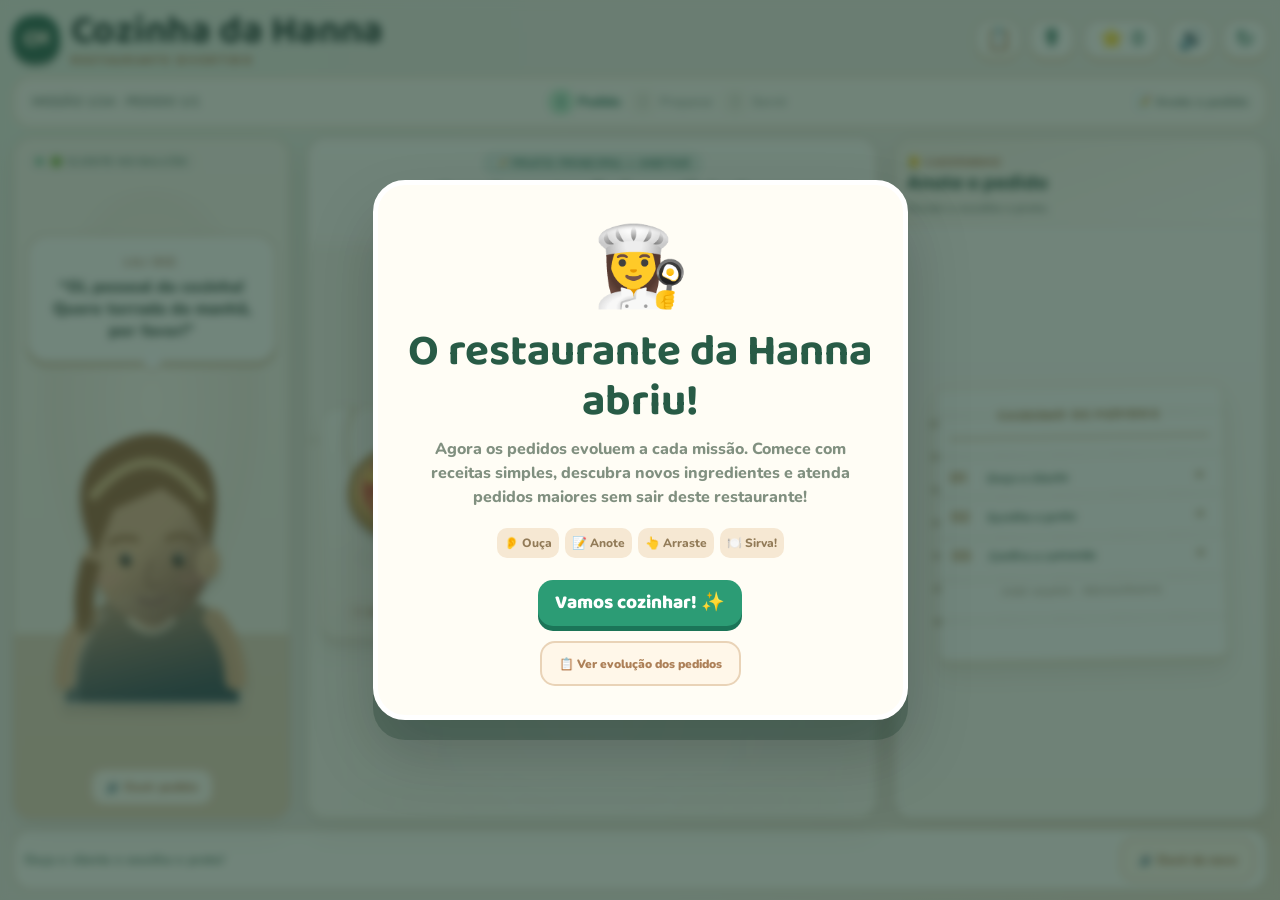
==== commit c931c431: "fix: permitir toque direto nos ingredientes e dar resposta visivel ao botao Servir na missão 7" ====
--- a/index.html
+++ b/index.html
@@ -305,7 +305,7 @@
  const wanted=order()[3],right=S.placed.filter(id=>wanted.includes(id)),wrong=S.placed.filter(id=>!wanted.includes(id));
  return '<div class="receipt"><div class="receipt-top"><span>COMANDA #'+String(S.round+1).padStart(2,'0')+'</span><span>'+S.guests[S.round][0].toUpperCase()+'</span></div><h3>'+order()[1]+'</h3><div class="need-list">'+wanted.map(id=>'<div class="need '+(right.includes(id)?'check':'')+'"><i>'+foodIcon(id)+'</i>'+ingredients[id][0]+(right.includes(id)?' ✓':'')+'</div>').join('')+'</div><p class="recipe-progress">'+right.length+' de '+wanted.length+' ingredientes pedidos'+(wrong.length?' • '+wrong.length+' diferente'+(wrong.length>1?'s':''):'')+'</p></div>';
 }
-function renderPrepare(){S.stage='prepare';S.placed=[];S.locked=false;S.prepStarted=performance.now();let rest=sample(Object.keys(ingredients).filter(id=>!order()[3].includes(id))).slice(0,8-order()[3].length);S.palette=sample(order()[3].concat(rest));header();$('stageContent').innerHTML=stageHead(isDessert()?'🍓 SOBREMESA • PREPARAR':'🍳 PRATO PRINCIPAL • PREPARAR',isDessert()?'Monte a sobremesa!':'Monte o prato!','Arraste os ingredientes da despensa até o prato.')+'<div class="stagebody"><div id="plateHost">'+plateHTML()+'</div><p class="message" id="message">Comece pelo '+ingredients[dish()[2]][0].toLowerCase()+'! 🌈</p></div>';$('pantry').innerHTML='<div class="panhead"><small>🍓 DESPENSA</small><h3>Ingredientes</h3><p>Segure e arraste até o prato!</p></div><div class="pantryinner"><div class="pantrycards">'+S.palette.map(id=>'<button type="button" class="ingredient" data-id="'+id+'" title="Arraste '+ingredients[id][0]+' para o prato" aria-label="Arrastar '+ingredients[id][0]+' para o prato"><span class="emoji">'+foodIcon(id)+'</span><span class="label">'+ingredients[id][0]+'</span></button>').join('')+'</div><div id="recipe">'+recipe()+'</div></div>';$('tip').textContent='Pode inventar: a avaliação depende dos ingredientes certos e errados.';$('actions').innerHTML='<button class="secondary" id="clear">↻ Limpar</button><button class="primary" id="serve" disabled>Servir 🍽️</button>';$('clear').onclick=()=>{S.placed=[];update();sfx('good');};$('serve').onclick=serve;document.querySelectorAll('.ingredient').forEach(b=>{b.addEventListener('pointerdown',startDrag);b.addEventListener('click',e=>{if(e.detail===0)add(b.dataset.id);});});update();}
+function renderPrepare(){S.stage='prepare';S.placed=[];S.locked=false;S.prepStarted=performance.now();let rest=sample(Object.keys(ingredients).filter(id=>!order()[3].includes(id))).slice(0,8-order()[3].length);S.palette=sample(order()[3].concat(rest));header();$('stageContent').innerHTML=stageHead(isDessert()?'🍓 SOBREMESA • PREPARAR':'🍳 PRATO PRINCIPAL • PREPARAR',isDessert()?'Monte a sobremesa!':'Monte o prato!','Arraste os ingredientes da despensa até o prato.')+'<div class="stagebody"><div id="plateHost">'+plateHTML()+'</div><p class="message" id="message">Comece pelo '+ingredients[dish()[2]][0].toLowerCase()+'! 🌈</p></div>';$('pantry').innerHTML='<div class="panhead"><small>🍓 DESPENSA</small><h3>Ingredientes</h3><p>Segure e arraste até o prato!</p></div><div class="pantryinner"><div class="pantrycards">'+S.palette.map(id=>'<button type="button" class="ingredient" data-id="'+id+'" title="Arraste '+ingredients[id][0]+' para o prato" aria-label="Arrastar '+ingredients[id][0]+' para o prato"><span class="emoji">'+foodIcon(id)+'</span><span class="label">'+ingredients[id][0]+'</span></button>').join('')+'</div><div id="recipe">'+recipe()+'</div></div>';$('tip').textContent='Pode inventar: a avaliação depende dos ingredientes certos e errados.';$('actions').innerHTML='<button class="secondary" id="clear">↻ Limpar</button><button class="primary" id="serve" type="button" aria-label="Servir o prato">Servir 🍽️</button>';$('clear').onclick=()=>{S.placed=[];update();sfx('good');};$('serve').onclick=serve;document.querySelectorAll('.ingredient').forEach(b=>{b.addEventListener('pointerdown',startDrag);b.addEventListener('click',e=>{if(e.detail===0)add(b.dataset.id);});});update();}
 function update(){
  if(S.stage!=='prepare')return;
  $('plateHost').innerHTML=plateHTML();
@@ -315,7 +315,11 @@
    b.classList.toggle('placed',used);b.disabled=used;
  });
  const ready=S.placed.length>0;
- $('serve').disabled=!ready;
+ // O botão deve sempre responder ao toque. Quando o prato estiver vazio,
+ // explique o que falta em vez de deixar uma ação visualmente inerte.
+ $('serve').disabled=false;
+ $('serve').setAttribute('aria-label',ready?'Servir o prato preparado':'Servir: o prato ainda precisa de ingredientes');
+ $('serve').title=ready?'Entregar o prato para avaliação':'Toque ou arraste ao menos um ingrediente para o prato';
  const good=S.placed.filter(id=>order()[3].includes(id)).length;
  const bad=S.placed.length-good;
  $('message').textContent=good+' correto'+(good===1?'':'s')+' • '+bad+' diferente'+(bad===1?'':'s');
@@ -330,11 +334,16 @@
 function insidePlate(x,y){const el=$('plate');if(!el)return false;let r=el.getBoundingClientRect();return x>=r.left-18&&x<=r.right+18&&y>=r.top-18&&y<=r.bottom+18;}
 function startDrag(e){let b=e.currentTarget;if(b.disabled||S.stage!=='prepare')return;if(e.pointerType==='mouse'&&e.button!==0)return;drag={id:b.dataset.id,startX:e.clientX,startY:e.clientY,pointer:e.pointerId,el:b,moving:false,proxy:null};try{b.setPointerCapture(e.pointerId);}catch(err){}}
 function moveDrag(e){if(!drag||e.pointerId!==drag.pointer)return;let d=drag;if(!d.moving&&Math.hypot(e.clientX-d.startX,e.clientY-d.startY)>8){d.moving=true;d.el.classList.add('dragging');d.proxy=document.createElement('div');d.proxy.className='drag-proxy';d.proxy.innerHTML=foodIcon(d.id);document.body.appendChild(d.proxy);}if(d.moving){e.preventDefault();d.proxy.style.left=e.clientX+'px';d.proxy.style.top=e.clientY+'px';const p=$('plate');if(p)p.classList.toggle('hover',insidePlate(e.clientX,e.clientY));}}
-function releaseDrag(e){if(!drag||e.pointerId!==drag.pointer)return;const d=drag;drag=null;d.el.classList.remove('dragging');if(d.proxy)d.proxy.remove();let ok=d.moving&&insidePlate(e.clientX,e.clientY);let p=$('plate');if(p)p.classList.remove('hover');if(ok){add(d.id);}else if(d.moving){snack('Quase! Solte o ingrediente dentro do prato! 🍽️');}else{snack('Segure o ingrediente e arraste até o prato! 👆');}}
+function releaseDrag(e){if(!drag||e.pointerId!==drag.pointer)return;const d=drag;drag=null;d.el.classList.remove('dragging');if(d.proxy)d.proxy.remove();let ok=d.moving&&insidePlate(e.clientX,e.clientY);let p=$('plate');if(p)p.classList.remove('hover');if(ok||!d.moving){add(d.id);}else{snack('Quase! Solte o ingrediente dentro do prato ou toque nele para adicionar!');}}
 function cancelDrag(e){if(drag&&e.pointerId===drag.pointer){if(drag.proxy)drag.proxy.remove();drag.el.classList.remove('dragging');drag=null;let p=$('plate');if(p)p.classList.remove('hover');}}
 window.addEventListener('pointermove',moveDrag,{passive:false});window.addEventListener('pointerup',releaseDrag);window.addEventListener('pointercancel',cancelDrag);
 function serve(){
- if(S.stage!=='prepare'||S.placed.length===0)return;
+ if(S.stage!=='prepare')return;
+ if(S.placed.length===0){
+  snack('O prato está vazio! Toque em um ingrediente ou arraste-o até o prato para poder servir.',true);
+  const plate=$('plate');if(plate){plate.classList.add('hover');setTimeout(()=>plate.classList.remove('hover'),800);}
+  return;
+ }
  const result=rating();S.stage='serve';S.stars+=result.stars;S.ratings.push(result);header();
  if(result.stars>=2)sfx('win');else sfx('wrong');
  const faces={excellent:'😍',good:'🙂',okay:'😐',low:'😕'};
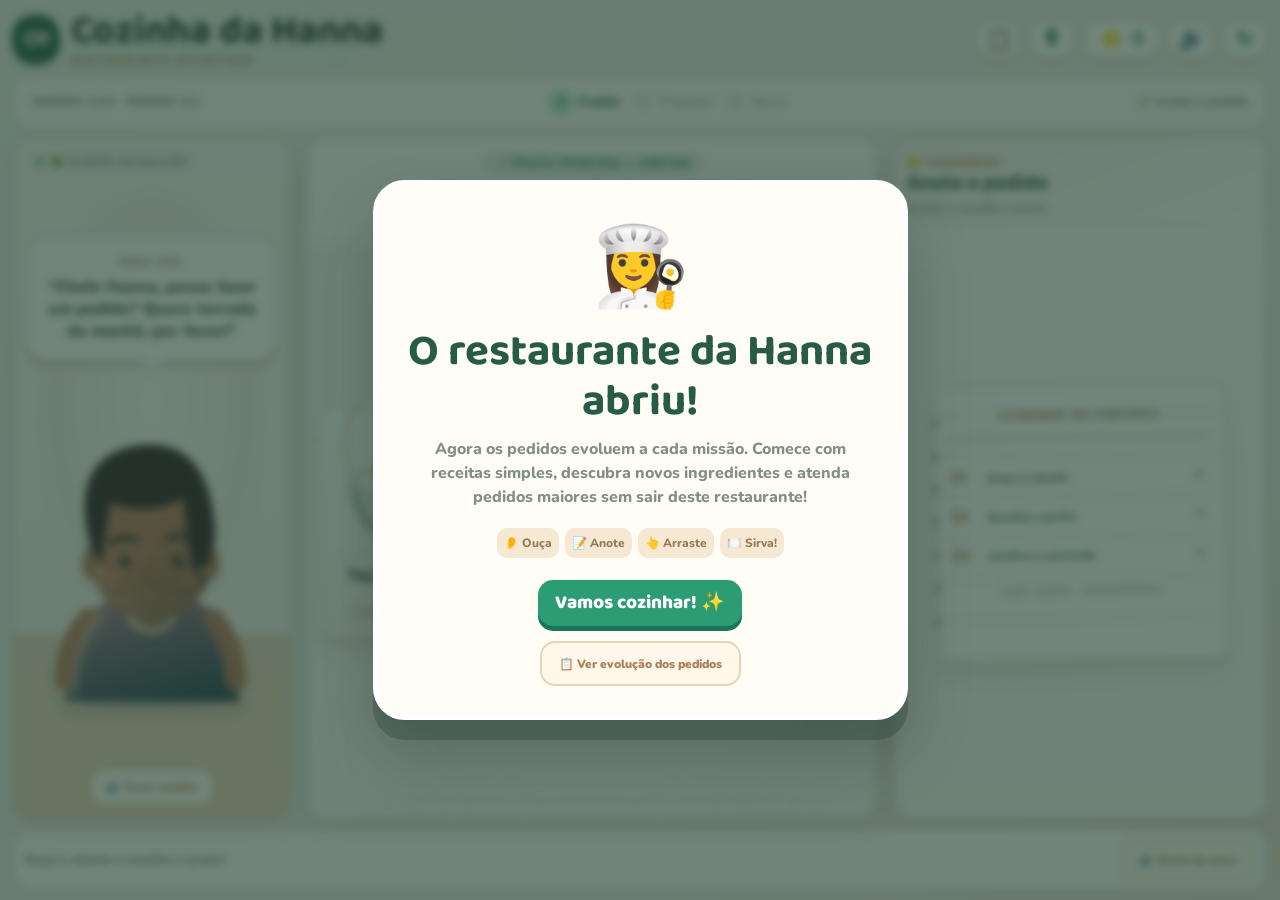
==== commit c2eb61a8: "ux: integrar comanda e 6 ingredientes em painel unico, sem rolagem" ====
--- a/index.html
+++ b/index.html
@@ -305,7 +305,7 @@
  const wanted=order()[3],right=S.placed.filter(id=>wanted.includes(id)),wrong=S.placed.filter(id=>!wanted.includes(id));
  return '<div class="receipt"><div class="receipt-top"><span>COMANDA #'+String(S.round+1).padStart(2,'0')+'</span><span>'+S.guests[S.round][0].toUpperCase()+'</span></div><h3>'+order()[1]+'</h3><div class="need-list">'+wanted.map(id=>'<div class="need '+(right.includes(id)?'check':'')+'"><i>'+foodIcon(id)+'</i>'+ingredients[id][0]+(right.includes(id)?' ✓':'')+'</div>').join('')+'</div><p class="recipe-progress">'+right.length+' de '+wanted.length+' ingredientes pedidos'+(wrong.length?' • '+wrong.length+' diferente'+(wrong.length>1?'s':''):'')+'</p></div>';
 }
-function renderPrepare(){S.stage='prepare';S.placed=[];S.locked=false;S.prepStarted=performance.now();let rest=sample(Object.keys(ingredients).filter(id=>!order()[3].includes(id))).slice(0,8-order()[3].length);S.palette=sample(order()[3].concat(rest));header();$('stageContent').innerHTML=stageHead(isDessert()?'🍓 SOBREMESA • PREPARAR':'🍳 PRATO PRINCIPAL • PREPARAR',isDessert()?'Monte a sobremesa!':'Monte o prato!','Arraste os ingredientes da despensa até o prato.')+'<div class="stagebody"><div id="plateHost">'+plateHTML()+'</div><p class="message" id="message">Comece pelo '+ingredients[dish()[2]][0].toLowerCase()+'! 🌈</p></div>';$('pantry').innerHTML='<div class="panhead"><small>🍓 DESPENSA</small><h3>Ingredientes</h3><p>Segure e arraste até o prato!</p></div><div class="pantryinner"><div class="pantrycards">'+S.palette.map(id=>'<button type="button" class="ingredient" data-id="'+id+'" title="Arraste '+ingredients[id][0]+' para o prato" aria-label="Arrastar '+ingredients[id][0]+' para o prato"><span class="emoji">'+foodIcon(id)+'</span><span class="label">'+ingredients[id][0]+'</span></button>').join('')+'</div><div id="recipe">'+recipe()+'</div></div>';$('tip').textContent='Pode inventar: a avaliação depende dos ingredientes certos e errados.';$('actions').innerHTML='<button class="secondary" id="clear">↻ Limpar</button><button class="primary" id="serve" type="button" aria-label="Servir o prato">Servir 🍽️</button>';$('clear').onclick=()=>{S.placed=[];update();sfx('good');};$('serve').onclick=serve;document.querySelectorAll('.ingredient').forEach(b=>{b.addEventListener('pointerdown',startDrag);b.addEventListener('click',e=>{if(e.detail===0)add(b.dataset.id);});});update();}
+function renderPrepare(){S.stage='prepare';S.placed=[];S.locked=false;S.prepStarted=performance.now();let rest=sample(Object.keys(ingredients).filter(id=>!order()[3].includes(id))).slice(0,Math.max(0,6-order()[3].length));S.palette=sample(order()[3].concat(rest));header();$('stageContent').innerHTML=stageHead(isDessert()?'🍓 SOBREMESA • PREPARAR':'🍳 PRATO PRINCIPAL • PREPARAR',isDessert()?'Monte a sobremesa!':'Monte o prato!','Arraste os ingredientes da despensa até o prato.')+'<div class="stagebody"><div id="plateHost">'+plateHTML()+'</div><p class="message" id="message">Comece pelo '+ingredients[dish()[2]][0].toLowerCase()+'! 🌈</p></div>';$('pantry').innerHTML='<div class="panhead"><small>📝 COMANDA + DESPENSA</small><h3>Pedido e ingredientes</h3><p>Confira o pedido e toque ou arraste para montar.</p></div><div class="pantryinner pantry-all-in-one"><div id="recipe" class="recipe-slot">'+recipe()+'</div><div class="pantrycards" role="group" aria-label="Ingredientes disponíveis">'+S.palette.map(id=>'<button type="button" class="ingredient" data-id="'+id+'" title="Arraste '+ingredients[id][0]+' para o prato" aria-label="Arrastar '+ingredients[id][0]+' para o prato"><span class="emoji">'+foodIcon(id)+'</span><span class="label">'+ingredients[id][0]+'</span></button>').join('')+'</div></div>';$('tip').textContent='Toque ou arraste. A comanda e todos os ingredientes estão sempre visíveis.';$('actions').innerHTML='<button class="secondary" id="clear">↻ Limpar</button><button class="primary" id="serve" type="button" aria-label="Servir o prato">Servir 🍽️</button>';$('clear').onclick=()=>{S.placed=[];update();sfx('good');};$('serve').onclick=serve;document.querySelectorAll('.ingredient').forEach(b=>{b.addEventListener('pointerdown',startDrag);b.addEventListener('click',e=>{if(e.detail===0)add(b.dataset.id);});});update();}
 function update(){
  if(S.stage!=='prepare')return;
  $('plateHost').innerHTML=plateHTML();
